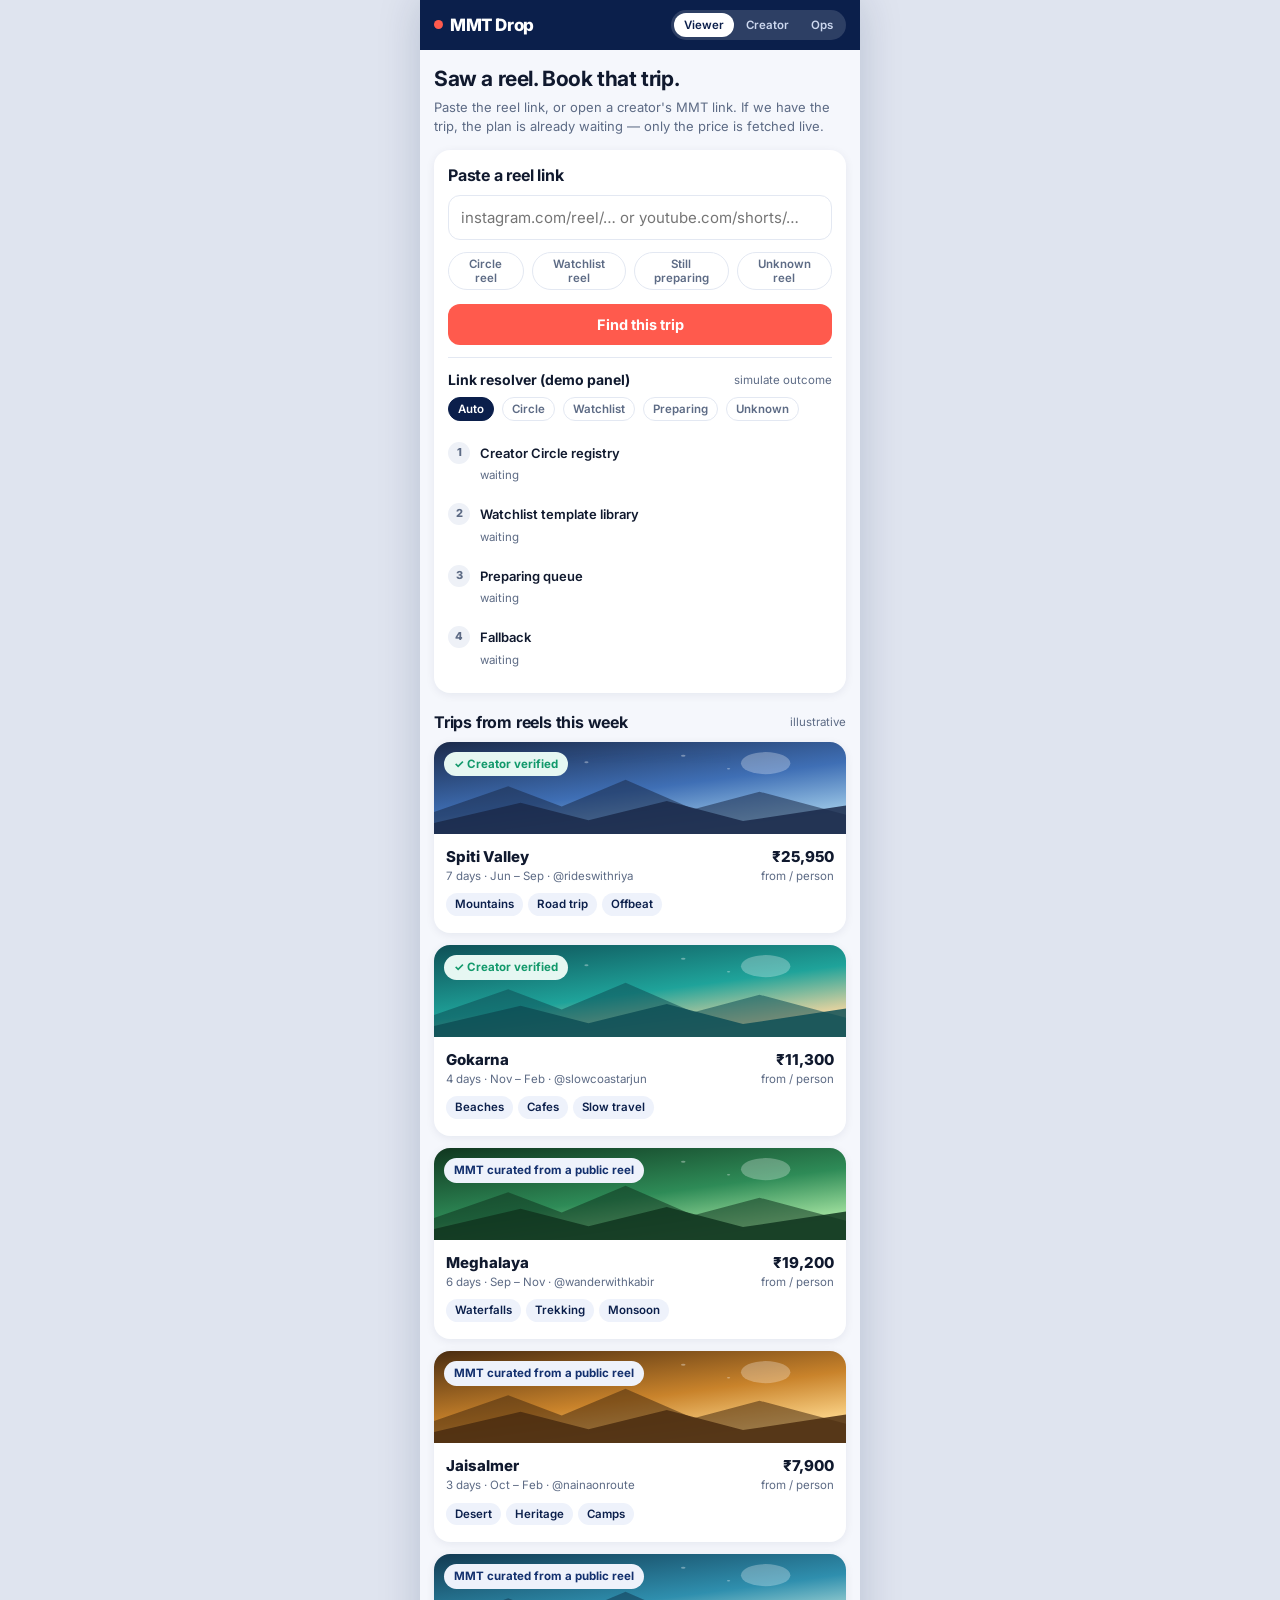
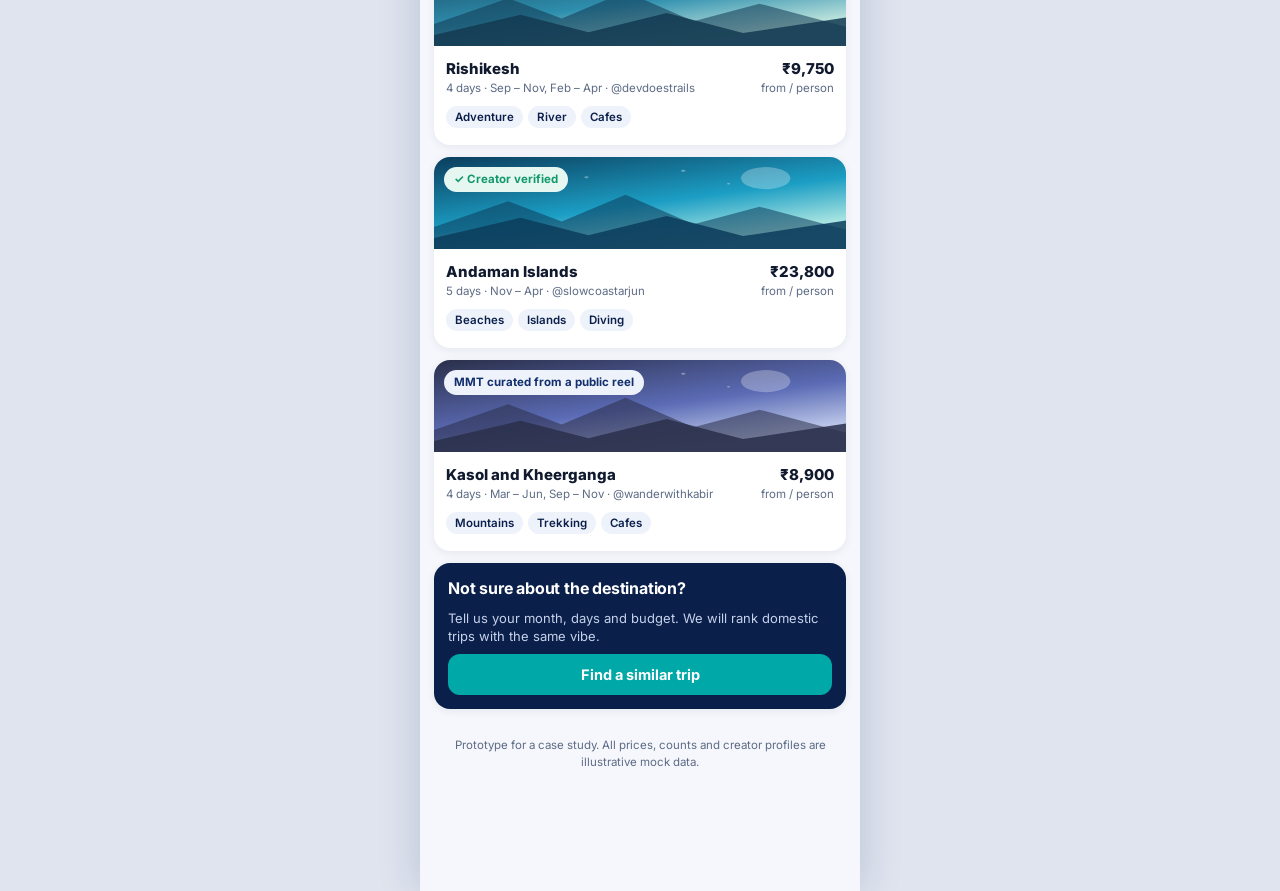
==== index.html @ adbe99dc "MMT Drop: reel-to-booking prototype Mobile-first clickable prototype for the MMT Young Turks case. L" ====
<!doctype html>
<html lang="en">
<head>
<meta charset="utf-8">
<meta name="viewport" content="width=device-width, initial-scale=1, viewport-fit=cover">
<title>MMT Drop — from reel to booking</title>
<meta name="description" content="Prototype: turn a travel reel into a bookable, expert-reviewed MMT itinerary.">
<link rel="preconnect" href="https://fonts.googleapis.com">
<link rel="preconnect" href="https://fonts.gstatic.com" crossorigin>
<link href="https://fonts.googleapis.com/css2?family=Inter:wght@400;600;700;800&display=swap" rel="stylesheet">
<link rel="icon" href="data:image/svg+xml,%3Csvg xmlns=%22http://www.w3.org/2000/svg%22 viewBox=%220 0 32 32%22%3E%3Crect width=%2232%22 height=%2232%22 rx=%228%22 fill=%22%230b1f4b%22/%3E%3Ccircle cx=%2216%22 cy=%2216%22 r=%226%22 fill=%22%23ff5a4d%22/%3E%3C/svg%3E">
<link rel="stylesheet" href="styles.css">
</head>
<body>
<div id="phone"></div>
<script src="js/data.js"></script>
<script src="js/app.js"></script>
</body>
</html>
---- styles.css ----
/* MMT Drop — mobile-first prototype styles */
:root{
  --navy:#0b1f4b; --navy-2:#13306e; --navy-soft:#eef2fb;
  --teal:#00a8a8; --teal-dark:#00807f; --coral:#ff5a4d; --coral-soft:#ffe9e6;
  --amber:#f5a623; --green:#12996b;
  --ink:#10192e; --muted:#5d6b85; --line:#e3e8f2; --bg:#f5f7fc; --card:#ffffff;
  --r:16px; --r-sm:10px; --shadow:0 2px 10px rgba(11,31,75,.07);
  --shadow-lg:0 10px 30px rgba(11,31,75,.14);
  --max:440px;
}
*{box-sizing:border-box;-webkit-tap-highlight-color:transparent}
html,body{margin:0;padding:0}
body{
  background:#dfe4ef; color:var(--ink);
  font-family:"Inter",-apple-system,BlinkMacSystemFont,"Segoe UI",Roboto,sans-serif;
  font-size:15px; line-height:1.45;
}
button{font-family:inherit;font-size:inherit;cursor:pointer;border:0;background:none;color:inherit}
input,select{font-family:inherit;font-size:inherit}

/* ---------- shell ---------- */
#phone{
  max-width:var(--max); margin:0 auto; min-height:100vh; background:var(--bg);
  position:relative; box-shadow:0 0 40px rgba(11,31,75,.18); padding-bottom:96px;
}
.topbar{
  position:sticky; top:0; z-index:40; background:var(--navy); color:#fff;
  padding:10px 14px; display:flex; align-items:center; gap:10px;
}
.logo{font-weight:800; letter-spacing:-.4px; font-size:17px; display:flex; align-items:center; gap:7px}
.logo .dot{width:9px;height:9px;border-radius:50%;background:var(--coral);display:inline-block}
.topbar .spacer{flex:1}
.roleswitch{display:flex;background:rgba(255,255,255,.14);border-radius:999px;padding:3px;gap:2px}
.roleswitch button{
  font-size:11.5px;font-weight:600;color:#cdd8ef;padding:5px 10px;border-radius:999px;white-space:nowrap
}
.roleswitch button.on{background:#fff;color:var(--navy)}
.screen{padding:14px}
.backlink{display:inline-flex;align-items:center;gap:6px;color:var(--navy);font-weight:600;font-size:13.5px;margin-bottom:10px}

/* ---------- type ---------- */
h1{font-size:21px;margin:0 0 4px;letter-spacing:-.4px}
h2{font-size:16px;margin:0 0 8px;letter-spacing:-.2px}
h3{font-size:14px;margin:0 0 6px}
p{margin:0 0 8px}
.sub{color:var(--muted);font-size:13px}
.tiny{font-size:11.5px;color:var(--muted)}
.section-title{display:flex;align-items:center;justify-content:space-between;margin:18px 0 8px}
.section-title h2{margin:0}

/* ---------- cards / chips ---------- */
.card{background:var(--card);border-radius:var(--r);box-shadow:var(--shadow);padding:14px;margin-bottom:12px}
.card.flat{box-shadow:none;border:1px solid var(--line)}
.chip{
  display:inline-flex;align-items:center;gap:5px;border:1px solid var(--line);background:#fff;
  border-radius:999px;padding:6px 11px;font-size:12.5px;font-weight:600;color:var(--muted)
}
.chip.on{background:var(--navy);border-color:var(--navy);color:#fff}
.chip.small{padding:4px 9px;font-size:11.5px}
.chiprow{display:flex;gap:8px;flex-wrap:wrap}
.scrollrow{display:flex;gap:8px;overflow-x:auto;padding-bottom:4px;scrollbar-width:none}
.scrollrow::-webkit-scrollbar{display:none}
.tag{display:inline-block;background:var(--navy-soft);color:var(--navy);border-radius:999px;padding:3px 9px;font-size:11.5px;font-weight:600;margin:0 5px 5px 0}
.badge{display:inline-flex;align-items:center;gap:5px;border-radius:999px;padding:4px 10px;font-size:11.5px;font-weight:700}
.badge.verified{background:#e6f7f2;color:var(--green)}
.badge.curated{background:var(--navy-soft);color:var(--navy-2)}
.badge.prep{background:#fff3e0;color:#a15c00}
.badge.none{background:#f0f2f7;color:var(--muted)}
.badge.live{background:var(--coral-soft);color:#c0392b}

/* ---------- buttons ---------- */
.btn{
  display:inline-flex;align-items:center;justify-content:center;gap:7px;
  background:var(--navy);color:#fff;border-radius:12px;padding:12px 16px;font-weight:700;font-size:14.5px;width:100%
}
.btn.coral{background:var(--coral)}
.btn.teal{background:var(--teal)}
.btn.ghost{background:#fff;color:var(--navy);border:1.5px solid var(--line)}
.btn.sm{padding:9px 12px;font-size:13px;width:auto;border-radius:10px}
.btn:disabled{opacity:.45}
.btnrow{display:flex;gap:8px}

/* ---------- art ---------- */
.art{position:relative;border-radius:var(--r);overflow:hidden;height:160px;display:block}
.art.tall{height:190px}
.art.small{height:92px;border-radius:12px}
.art svg{display:block;width:100%;height:100%}
.art .art-top{position:absolute;top:10px;left:10px;right:10px;display:flex;gap:6px;flex-wrap:wrap}
.art .art-bottom{position:absolute;left:12px;right:12px;bottom:10px;color:#fff;text-shadow:0 1px 6px rgba(0,0,0,.4)}
.art .art-bottom .big{font-size:19px;font-weight:800;letter-spacing:-.3px}

/* ---------- price ---------- */
.pricebox{display:flex;align-items:flex-end;justify-content:space-between;gap:10px}
.price{font-size:26px;font-weight:800;letter-spacing:-.8px;line-height:1.1}
.price small{font-size:12px;font-weight:600;color:var(--muted);letter-spacing:0}
.livechip{
  display:inline-flex;align-items:center;gap:6px;background:var(--coral-soft);color:#c0392b;
  border-radius:999px;padding:4px 10px;font-size:11px;font-weight:700
}
.livechip .pulse{width:7px;height:7px;border-radius:50%;background:var(--coral);animation:pulse 1.6s infinite}
@keyframes pulse{0%,100%{opacity:1}50%{opacity:.25}}
.strike{text-decoration:line-through;color:var(--muted);font-size:13px;font-weight:600}

/* ---------- skeleton ---------- */
.sk{background:linear-gradient(90deg,#e9edf6 25%,#f3f6fc 37%,#e9edf6 63%);background-size:400% 100%;
    animation:shimmer 1.2s ease-in-out infinite;border-radius:8px}
@keyframes shimmer{0%{background-position:100% 50%}100%{background-position:0 50%}}
.sk.line{height:12px;margin-bottom:8px}
.sk.art{height:160px;border-radius:var(--r)}

/* ---------- day plan ---------- */
.day{display:flex;gap:12px;padding:12px 0;border-bottom:1px solid var(--line)}
.day:last-child{border-bottom:0}
.day .num{flex:0 0 34px;height:34px;border-radius:10px;background:var(--navy-soft);color:var(--navy);
  display:flex;align-items:center;justify-content:center;font-weight:800;font-size:12px}
.day .num.addon{background:#e6f7f2;color:var(--green)}
.day .t{font-weight:700;font-size:14px}
.day .x{color:var(--muted);font-size:13px}

/* ---------- toggles / rows ---------- */
.row{display:flex;align-items:center;justify-content:space-between;gap:10px;padding:11px 0;border-bottom:1px solid var(--line)}
.row:last-child{border-bottom:0}
.switch{width:44px;height:26px;border-radius:999px;background:#d6dcea;position:relative;flex:0 0 44px;transition:.18s}
.switch.on{background:var(--teal)}
.switch i{position:absolute;top:3px;left:3px;width:20px;height:20px;border-radius:50%;background:#fff;transition:.18s;box-shadow:0 1px 3px rgba(0,0,0,.2)}
.switch.on i{left:21px}
.tierbtn{flex:1;text-align:center;padding:10px 6px;border-radius:12px;border:1.5px solid var(--line);background:#fff}
.tierbtn.on{border-color:var(--navy);background:var(--navy);color:#fff}
.tierbtn .l{font-weight:700;font-size:13.5px}
.tierbtn .p{font-size:11.5px;opacity:.75}

/* ---------- forms ---------- */
.field{margin-bottom:12px}
.field label{display:block;font-size:12.5px;font-weight:700;color:var(--muted);margin-bottom:5px}
.input,select.input{
  width:100%;border:1.5px solid var(--line);border-radius:12px;padding:12px;background:#fff;outline:none
}
.input:focus{border-color:var(--navy)}
.hint{font-size:11.5px;color:var(--muted);margin-top:5px}

/* ---------- footer ---------- */
.sticky-footer{
  position:fixed;bottom:0;left:0;right:0;max-width:var(--max);margin:0 auto;background:#fff;
  border-top:1px solid var(--line);padding:10px 12px calc(10px + env(safe-area-inset-bottom));
  display:flex;gap:8px;align-items:center;z-index:50;box-shadow:0 -4px 18px rgba(11,31,75,.08)
}
.sticky-footer .icbtn{
  flex:0 0 46px;height:46px;border-radius:12px;border:1.5px solid var(--line);display:flex;
  align-items:center;justify-content:center;font-size:18px;background:#fff
}
.sticky-footer .icbtn.on{border-color:var(--coral);background:var(--coral-soft)}
.sticky-footer .book{flex:1}
.sticky-footer .book .btn{flex-direction:column;gap:0;padding:8px 14px;line-height:1.25}
.sticky-footer .book .btn span{font-size:11px;font-weight:600;opacity:.85}

/* ---------- sheet / modal ---------- */
.backdrop{position:fixed;inset:0;background:rgba(10,20,40,.45);z-index:60;display:flex;align-items:flex-end;justify-content:center}
.sheet{width:100%;max-width:var(--max);background:#fff;border-radius:20px 20px 0 0;padding:16px 14px calc(18px + env(safe-area-inset-bottom));
  max-height:86vh;overflow:auto;animation:up .22s ease}
@keyframes up{from{transform:translateY(24px);opacity:.6}to{transform:none;opacity:1}}
.sheet .grab{width:38px;height:4px;border-radius:2px;background:var(--line);margin:0 auto 12px}
.wa{display:flex;align-items:center;gap:10px;padding:10px 0;border-bottom:1px solid var(--line)}
.avatar{width:38px;height:38px;border-radius:50%;background:var(--navy-soft);color:var(--navy);display:flex;
  align-items:center;justify-content:center;font-weight:800;font-size:13px;flex:0 0 38px}
.avatar.teal{background:#dff6f4;color:var(--teal-dark)}
.avatar.coral{background:var(--coral-soft);color:#c0392b}

/* ---------- resolver ---------- */
.resolver-step{display:flex;gap:10px;align-items:flex-start;padding:9px 0}
.resolver-step .bullet{width:22px;height:22px;border-radius:50%;flex:0 0 22px;display:flex;align-items:center;
  justify-content:center;font-size:11px;font-weight:800;background:#eef1f7;color:var(--muted)}
.resolver-step.pass .bullet{background:#e6f7f2;color:var(--green)}
.resolver-step.fail .bullet{background:#f0f2f7;color:#9aa5bb}
.resolver-step.active .bullet{background:var(--navy);color:#fff}
.resolver-step .lbl{font-size:13px;font-weight:600}
.resolver-step .res{font-size:11.5px;color:var(--muted)}

/* ---------- misc ---------- */
.kv{display:flex;justify-content:space-between;gap:10px;padding:7px 0;font-size:13.5px}
.kv .k{color:var(--muted)}
.kv .v{font-weight:700}
.divider{height:1px;background:var(--line);margin:12px 0}
.notice{background:var(--navy-soft);border-radius:12px;padding:11px 12px;font-size:12.5px;color:var(--navy-2)}
.notice.warn{background:#fff6e5;color:#8a5a00}
.notice.ok{background:#e6f7f2;color:#0a6b4b}
.grid2{display:grid;grid-template-columns:1fr 1fr;gap:10px}
.stat{background:#fff;border:1px solid var(--line);border-radius:12px;padding:10px}
.stat .n{font-size:18px;font-weight:800;letter-spacing:-.4px}
.stat .l{font-size:11.5px;color:var(--muted)}
.bar{height:8px;border-radius:4px;background:#eef1f7;overflow:hidden}
.bar i{display:block;height:100%;background:var(--teal)}
.toast{position:fixed;left:50%;transform:translateX(-50%);bottom:110px;background:var(--ink);color:#fff;
  padding:10px 16px;border-radius:999px;font-size:13px;font-weight:600;z-index:80;max-width:88%;text-align:center;
  animation:up .18s ease;box-shadow:var(--shadow-lg)}
.foot-note{padding:16px 14px 10px;text-align:center}
.tabbar{display:flex;gap:6px;background:#fff;border:1px solid var(--line);border-radius:12px;padding:4px;margin-bottom:12px}
.tabbar button{flex:1;padding:9px 6px;border-radius:9px;font-size:12.5px;font-weight:700;color:var(--muted)}
.tabbar button.on{background:var(--navy);color:#fff}
.steps{display:flex;align-items:center;gap:6px;margin:10px 0}
.steps .s{flex:1;text-align:center}
.steps .s .c{width:24px;height:24px;border-radius:50%;margin:0 auto 4px;background:#eef1f7;color:var(--muted);
  font-size:11px;font-weight:800;display:flex;align-items:center;justify-content:center}
.steps .s.done .c{background:var(--green);color:#fff}
.steps .s.now .c{background:var(--navy);color:#fff}
.steps .s .l{font-size:10.5px;color:var(--muted);font-weight:600}
.steps .s.now .l,.steps .s.done .l{color:var(--ink)}

.datechip{flex-direction:column;align-items:flex-start;padding:9px 12px;border-radius:14px;min-width:142px;text-align:left}
.datechip span{display:block}
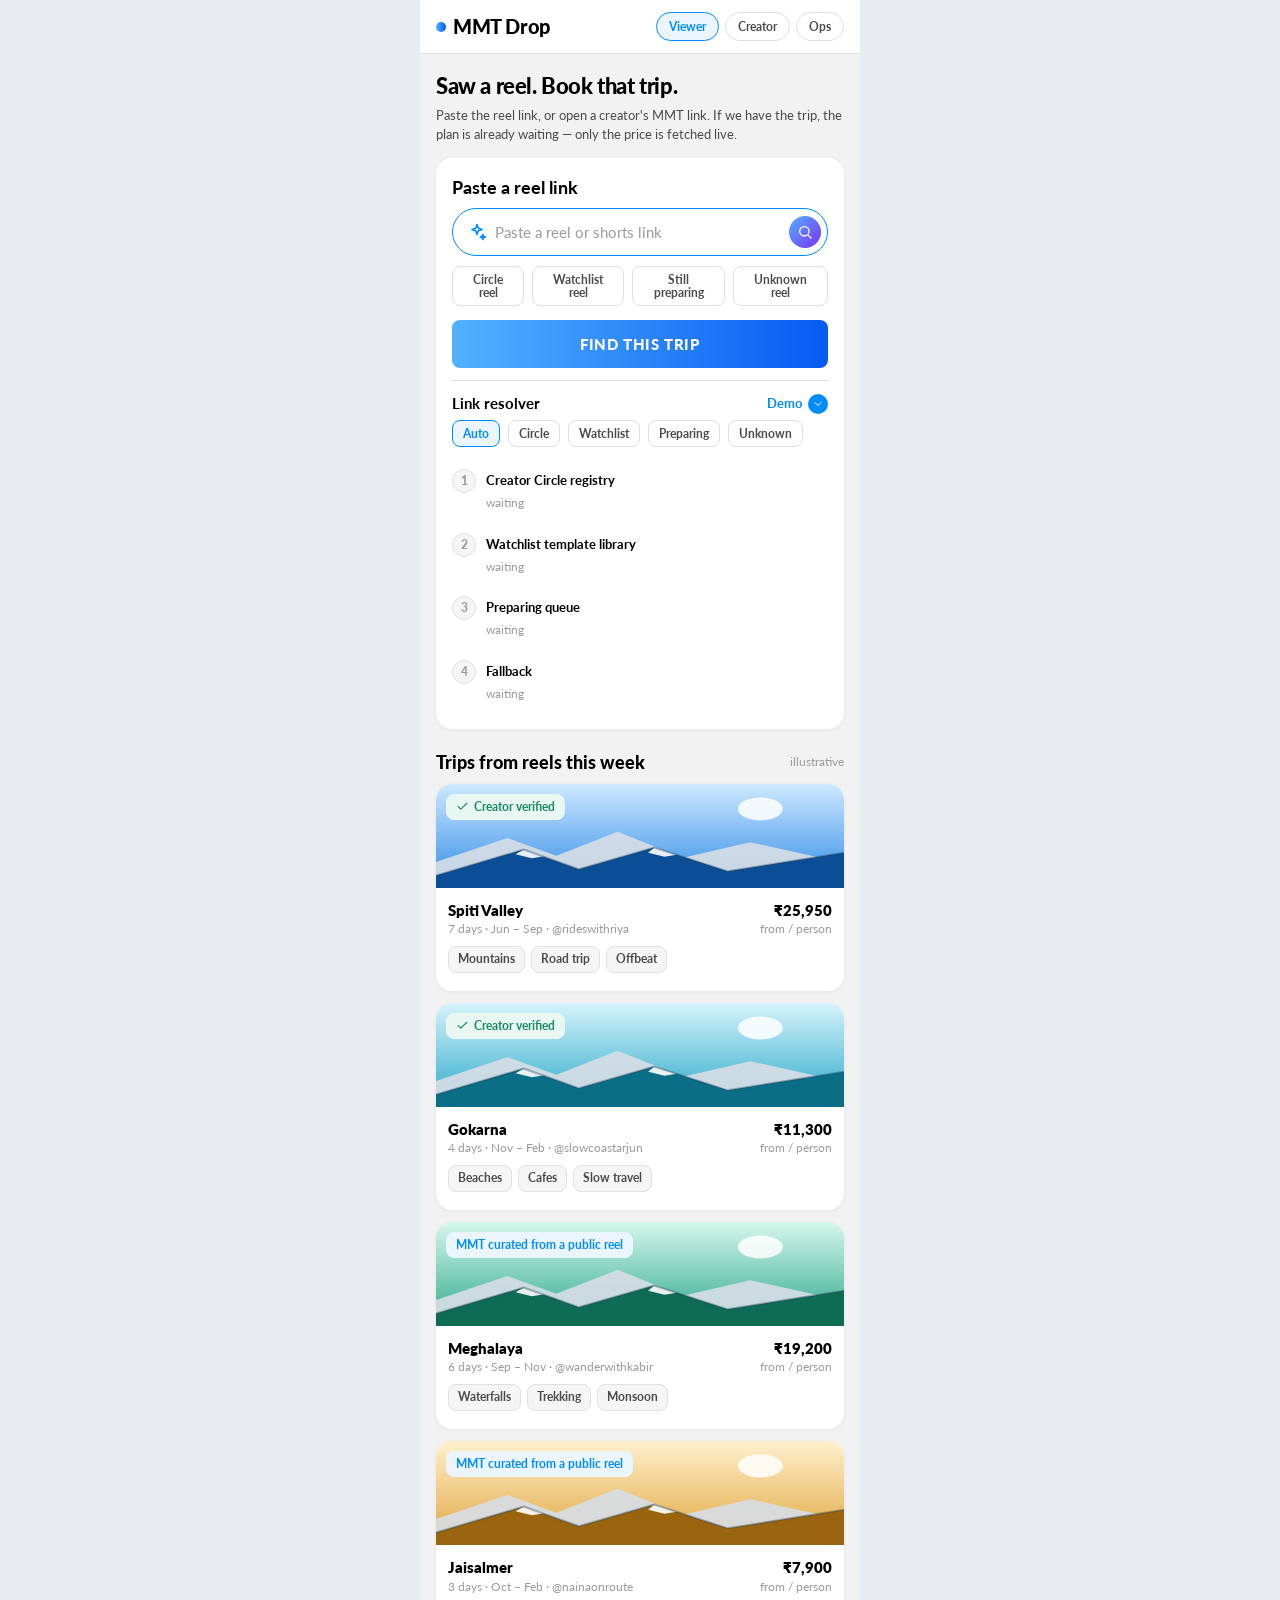
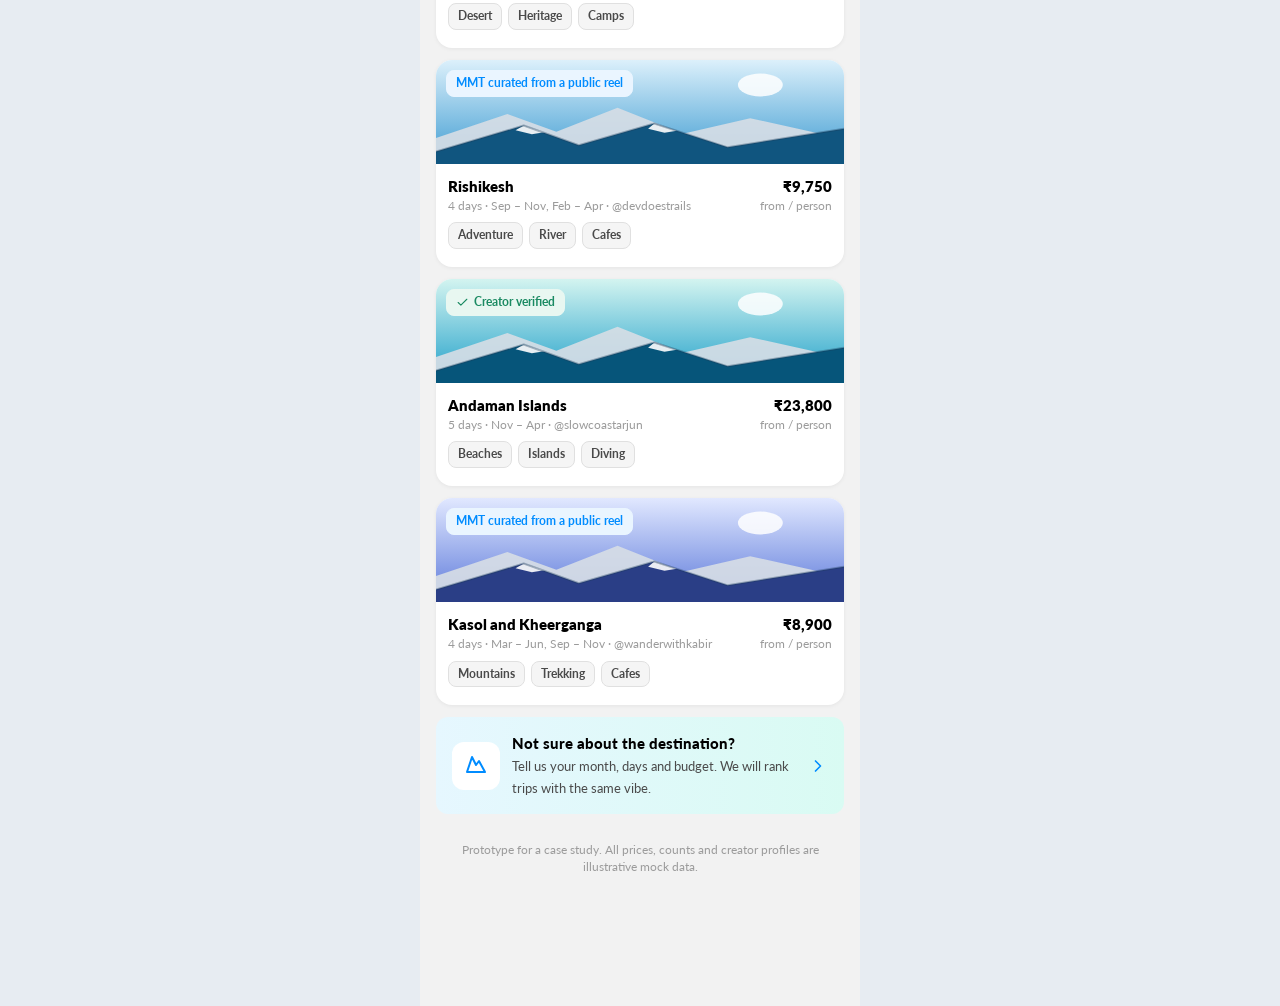
==== commit 93cce6e3: "Restyle to the MakeMyTrip design language Visual layer only: routes, state, pricing and resolver log" ====
--- a/index.html
+++ b/index.html
@@ -5,14 +5,17 @@
 <meta name="viewport" content="width=device-width, initial-scale=1, viewport-fit=cover">
 <title>MMT Drop — from reel to booking</title>
 <meta name="description" content="Prototype: turn a travel reel into a bookable, expert-reviewed MMT itinerary.">
+<meta name="theme-color" content="#FFFFFF">
+<link rel="icon" href="data:image/svg+xml,%3Csvg xmlns=%22http://www.w3.org/2000/svg%22 viewBox=%220 0 32 32%22%3E%3Crect width=%2232%22 height=%2232%22 rx=%228%22 fill=%22%23008CFF%22/%3E%3Ccircle cx=%2216%22 cy=%2216%22 r=%226%22 fill=%22%23fff%22/%3E%3C/svg%3E">
 <link rel="preconnect" href="https://fonts.googleapis.com">
 <link rel="preconnect" href="https://fonts.gstatic.com" crossorigin>
-<link href="https://fonts.googleapis.com/css2?family=Inter:wght@400;600;700;800&display=swap" rel="stylesheet">
-<link rel="icon" href="data:image/svg+xml,%3Csvg xmlns=%22http://www.w3.org/2000/svg%22 viewBox=%220 0 32 32%22%3E%3Crect width=%2232%22 height=%2232%22 rx=%228%22 fill=%22%230b1f4b%22/%3E%3Ccircle cx=%2216%22 cy=%2216%22 r=%226%22 fill=%22%23ff5a4d%22/%3E%3C/svg%3E">
+<link href="https://fonts.googleapis.com/css2?family=Lato:wght@400;700;900&display=swap" rel="stylesheet">
+<link rel="stylesheet" href="theme.css">
 <link rel="stylesheet" href="styles.css">
 </head>
 <body>
 <div id="phone"></div>
+<script src="js/icons.js"></script>
 <script src="js/data.js"></script>
 <script src="js/app.js"></script>
 </body>
--- a/theme.css
+++ b/theme.css
@@ -0,0 +1,130 @@
+/* ============================================================
+   MMT Drop — theme tokens.
+   Single source of truth for colour, type, radius, spacing,
+   elevation and illustration palettes. Nothing else in the
+   project may hardcode a colour; everything reads from here.
+   ============================================================ */
+:root {
+  /* ---- type ---- */
+  --font-sans: "Lato", system-ui, -apple-system, "Segoe UI", Roboto, sans-serif;
+  --fw-regular: 400;
+  --fw-bold: 700;
+  --fw-black: 900;
+
+  --fs-title: 22px;      /* screen header */
+  --fs-h2: 18px;         /* card / section heading */
+  --fs-h3: 15px;
+  --fs-body: 15px;
+  --fs-value: 18px;      /* bold value inside a form field */
+  --fs-small: 13px;
+  --fs-label: 12px;      /* uppercase field label */
+  --fs-tiny: 11.5px;
+  --ls-label: .5px;
+  --ls-cta: .6px;
+
+  /* ---- brand ---- */
+  --color-primary: #008CFF;
+  --color-primary-strong: #065AF3;
+  --color-primary-soft: #53B2FE;
+  --gradient-primary: linear-gradient(90deg, #53B2FE, #065AF3);
+  --gradient-fab: linear-gradient(135deg, #7B2FF7, #2D4BF0);
+  --gradient-nav-center: linear-gradient(180deg, #53B2FE, #008CFF);
+  --gradient-orb: linear-gradient(135deg, #53B2FE, #7B2FF7);
+
+  /* ---- text ---- */
+  --color-text: #000000;
+  --color-text-secondary: #4A4A4A;
+  --color-text-muted: #9B9B9B;
+  --color-text-inverse: #FFFFFF;
+
+  /* ---- surfaces ---- */
+  --color-bg: #F2F2F2;
+  --color-bg-alt: #E7ECF2;
+  --color-surface: #FFFFFF;
+  --color-input-bg: #F5F5F5;
+  --color-tint: #EAF5FF;
+  --color-border: #E0E0E0;
+  --color-divider: #E0E0E0;
+  --color-scrim: rgba(0, 0, 0, .45);
+
+  /* ---- semantic status ---- */
+  --color-success: #1A8A62;
+  --color-success-bg: #E8F7F1;
+  --color-warning: #A96A00;
+  --color-warning-bg: #FFF6E5;
+  --color-info: var(--color-primary);
+  --color-info-bg: var(--color-tint);
+  --color-accent-new: #6D4AFF;
+  --color-accent-new-bg: #F1EDFF;
+
+  /* ---- promo banner gradients ---- */
+  --gradient-promo-1: linear-gradient(90deg, #E6F7FF, #D9FBF3);
+  --gradient-promo-2: linear-gradient(90deg, #CFF5FF, #FFF3C4);
+
+  /* ---- radius ---- */
+  --radius-card: 16px;
+  --radius-control: 8px;
+  --radius-chip: 8px;
+  --radius-banner: 12px;
+  --radius-pill: 999px;
+
+  /* ---- spacing ---- */
+  --space-page: 16px;
+  --space-card-gap: 12px;
+  --space-inner: 8px;
+  --space-xs: 4px;
+  --control-height: 48px;
+
+  /* ---- elevation ---- */
+  --shadow-card: 0 1px 4px rgba(0, 0, 0, .06);
+  --shadow-raised: 0 4px 14px rgba(0, 0, 0, .12);
+  --border-hairline: 1px solid var(--color-border);
+
+  /* ---- layout ---- */
+  --app-max-width: 440px;
+
+  /* ---- skeleton ---- */
+  --skeleton-base: #E8EAEC;
+  --skeleton-sheen: #F4F5F6;
+
+  /* ============================================================
+     Illustration palettes — flat, blue-led, light grey and white
+     with a darker ink line. Referenced by inline SVG as
+     var(--illus-<key>-1..3).
+     ============================================================ */
+  --illus-ink: #1B3A57;
+  --illus-paper: #FFFFFF;
+  --illus-grey: #D7DEE6;
+
+  --illus-spiti-1: #0B4E96;
+  --illus-spiti-2: #2E8BE6;
+  --illus-spiti-3: #CFE8FF;
+
+  --illus-gokarna-1: #0A6E86;
+  --illus-gokarna-2: #29A8C9;
+  --illus-gokarna-3: #D6F3FB;
+
+  --illus-meghalaya-1: #0E6B54;
+  --illus-meghalaya-2: #2BA88A;
+  --illus-meghalaya-3: #D6F7EC;
+
+  --illus-jaisalmer-1: #9A6410;
+  --illus-jaisalmer-2: #E0A53C;
+  --illus-jaisalmer-3: #FFF0CE;
+
+  --illus-coorg-1: #1E6B3C;
+  --illus-coorg-2: #4CA86A;
+  --illus-coorg-3: #E0F6E4;
+
+  --illus-rishikesh-1: #10557F;
+  --illus-rishikesh-2: #3D9BD1;
+  --illus-rishikesh-3: #DCF0FB;
+
+  --illus-andaman-1: #06557A;
+  --illus-andaman-2: #1E9FC9;
+  --illus-andaman-3: #D3F4F0;
+
+  --illus-kasol-1: #2A3E86;
+  --illus-kasol-2: #5C79DA;
+  --illus-kasol-3: #E1E8FF;
+}
--- a/styles.css
+++ b/styles.css
@@ -1,209 +1,400 @@
-/* MMT Drop — mobile-first prototype styles */
-:root{
-  --navy:#0b1f4b; --navy-2:#13306e; --navy-soft:#eef2fb;
-  --teal:#00a8a8; --teal-dark:#00807f; --coral:#ff5a4d; --coral-soft:#ffe9e6;
-  --amber:#f5a623; --green:#12996b;
-  --ink:#10192e; --muted:#5d6b85; --line:#e3e8f2; --bg:#f5f7fc; --card:#ffffff;
-  --r:16px; --r-sm:10px; --shadow:0 2px 10px rgba(11,31,75,.07);
-  --shadow-lg:0 10px 30px rgba(11,31,75,.14);
-  --max:440px;
-}
+/* MMT Drop — component styles. All values come from theme.css tokens. */
+
 *{box-sizing:border-box;-webkit-tap-highlight-color:transparent}
 html,body{margin:0;padding:0}
 body{
-  background:#dfe4ef; color:var(--ink);
-  font-family:"Inter",-apple-system,BlinkMacSystemFont,"Segoe UI",Roboto,sans-serif;
-  font-size:15px; line-height:1.45;
+  background:var(--color-bg-alt);
+  color:var(--color-text);
+  font-family:var(--font-sans);
+  font-size:var(--fs-body);
+  font-weight:var(--fw-regular);
+  line-height:1.45;
 }
 button{font-family:inherit;font-size:inherit;cursor:pointer;border:0;background:none;color:inherit}
 input,select{font-family:inherit;font-size:inherit}
+.ic{flex:0 0 auto;display:block;width:auto;height:auto}
 
 /* ---------- shell ---------- */
 #phone{
-  max-width:var(--max); margin:0 auto; min-height:100vh; background:var(--bg);
-  position:relative; box-shadow:0 0 40px rgba(11,31,75,.18); padding-bottom:96px;
+  max-width:var(--app-max-width);margin:0 auto;min-height:100vh;
+  background:var(--color-bg);position:relative;padding-bottom:104px;
 }
 .topbar{
-  position:sticky; top:0; z-index:40; background:var(--navy); color:#fff;
-  padding:10px 14px; display:flex; align-items:center; gap:10px;
-}
-.logo{font-weight:800; letter-spacing:-.4px; font-size:17px; display:flex; align-items:center; gap:7px}
-.logo .dot{width:9px;height:9px;border-radius:50%;background:var(--coral);display:inline-block}
+  position:sticky;top:0;z-index:40;background:var(--color-surface);
+  border-bottom:var(--border-hairline);
+  padding:12px var(--space-page);display:flex;align-items:center;gap:var(--space-inner);
+}
+.logo{
+  font-weight:var(--fw-black);letter-spacing:-.4px;font-size:20px;
+  color:var(--color-text);display:flex;align-items:center;gap:7px;
+}
+.logo .dot{
+  width:10px;height:10px;border-radius:var(--radius-pill);
+  background:var(--gradient-primary);display:inline-block;
+}
 .topbar .spacer{flex:1}
-.roleswitch{display:flex;background:rgba(255,255,255,.14);border-radius:999px;padding:3px;gap:2px}
+
+/* segmented pill tabs (role switcher) */
+.roleswitch{display:flex;gap:6px}
 .roleswitch button{
-  font-size:11.5px;font-weight:600;color:#cdd8ef;padding:5px 10px;border-radius:999px;white-space:nowrap
-}
-.roleswitch button.on{background:#fff;color:var(--navy)}
-.screen{padding:14px}
-.backlink{display:inline-flex;align-items:center;gap:6px;color:var(--navy);font-weight:600;font-size:13.5px;margin-bottom:10px}
-
-/* ---------- type ---------- */
-h1{font-size:21px;margin:0 0 4px;letter-spacing:-.4px}
-h2{font-size:16px;margin:0 0 8px;letter-spacing:-.2px}
-h3{font-size:14px;margin:0 0 6px}
-p{margin:0 0 8px}
-.sub{color:var(--muted);font-size:13px}
-.tiny{font-size:11.5px;color:var(--muted)}
-.section-title{display:flex;align-items:center;justify-content:space-between;margin:18px 0 8px}
-.section-title h2{margin:0}
-
-/* ---------- cards / chips ---------- */
-.card{background:var(--card);border-radius:var(--r);box-shadow:var(--shadow);padding:14px;margin-bottom:12px}
-.card.flat{box-shadow:none;border:1px solid var(--line)}
+  font-size:var(--fs-tiny);font-weight:var(--fw-bold);color:var(--color-text-secondary);
+  padding:7px 12px;border-radius:var(--radius-pill);white-space:nowrap;
+  border:1px solid var(--color-border);background:var(--color-surface);
+}
+.roleswitch button.on{
+  background:var(--color-tint);border-color:var(--color-primary);color:var(--color-primary);
+}
+
+.screen{padding:var(--space-page)}
+
+/* ---------- screen header ---------- */
+.backlink{
+  display:inline-flex;align-items:center;gap:6px;color:var(--color-text);
+  font-weight:var(--fw-bold);font-size:var(--fs-small);margin-bottom:var(--space-card-gap);
+}
+h1{
+  font-size:var(--fs-title);font-weight:var(--fw-black);
+  margin:0 0 var(--space-xs);letter-spacing:-.4px;color:var(--color-text);
+}
+h2{font-size:var(--fs-h2);font-weight:var(--fw-bold);margin:0 0 var(--space-inner);color:var(--color-text)}
+h3{font-size:var(--fs-h3);font-weight:var(--fw-bold);margin:0 0 6px;color:var(--color-text)}
+p{margin:0 0 var(--space-inner)}
+.sub{color:var(--color-text-secondary);font-size:var(--fs-small)}
+.tiny{font-size:var(--fs-tiny);color:var(--color-text-muted)}
+
+/* section header: bold title left, blue action + circular chevron right */
+.section-title{display:flex;align-items:center;justify-content:space-between;gap:var(--space-inner);margin:20px 0 var(--space-inner)}
+.section-title h2{margin:0;font-weight:var(--fw-black);font-size:var(--fs-h2)}
+.section-title h3{margin:0}
+.section-title > span.tiny,.section-title > .tiny{color:var(--color-text-muted)}
+.section-action{
+  display:inline-flex;align-items:center;gap:6px;color:var(--color-primary);
+  font-weight:var(--fw-bold);font-size:var(--fs-small);
+}
+.section-action .knob{
+  width:20px;height:20px;border-radius:var(--radius-pill);background:var(--color-primary);
+  color:var(--color-text-inverse);display:flex;align-items:center;justify-content:center;
+}
+
+/* ---------- cards ---------- */
+.card{
+  background:var(--color-surface);border-radius:var(--radius-card);
+  box-shadow:var(--shadow-card);padding:var(--space-page);margin-bottom:var(--space-card-gap);
+}
+.card.flat{box-shadow:none;border:var(--border-hairline)}
+.card-meta{
+  display:flex;align-items:center;justify-content:space-between;gap:var(--space-inner);
+  color:var(--color-text-muted);font-size:var(--fs-tiny);font-weight:var(--fw-bold);
+  margin-bottom:10px;
+}
+.card-meta .left{display:flex;align-items:center;gap:6px;min-width:0}
+.icon-tile{
+  width:22px;height:22px;border-radius:6px;background:var(--color-tint);color:var(--color-primary);
+  display:flex;align-items:center;justify-content:center;flex:0 0 22px;
+}
+
+/* ---------- chips ---------- */
 .chip{
-  display:inline-flex;align-items:center;gap:5px;border:1px solid var(--line);background:#fff;
-  border-radius:999px;padding:6px 11px;font-size:12.5px;font-weight:600;color:var(--muted)
-}
-.chip.on{background:var(--navy);border-color:var(--navy);color:#fff}
-.chip.small{padding:4px 9px;font-size:11.5px}
-.chiprow{display:flex;gap:8px;flex-wrap:wrap}
-.scrollrow{display:flex;gap:8px;overflow-x:auto;padding-bottom:4px;scrollbar-width:none}
+  display:inline-flex;align-items:center;gap:5px;border:1px solid var(--color-border);
+  background:var(--color-surface);border-radius:var(--radius-chip);padding:9px 12px;
+  font-size:var(--fs-small);font-weight:var(--fw-bold);color:var(--color-text-secondary);
+}
+.chip.on{background:var(--color-tint);border-color:var(--color-primary);color:var(--color-primary)}
+.chip.small{padding:6px 10px;font-size:var(--fs-tiny)}
+.chiprow{display:flex;gap:var(--space-inner);flex-wrap:wrap;align-items:center}
+.scrollrow{display:flex;gap:var(--space-inner);overflow-x:auto;align-items:stretch;padding-bottom:var(--space-xs);scrollbar-width:none}
 .scrollrow::-webkit-scrollbar{display:none}
-.tag{display:inline-block;background:var(--navy-soft);color:var(--navy);border-radius:999px;padding:3px 9px;font-size:11.5px;font-weight:600;margin:0 5px 5px 0}
-.badge{display:inline-flex;align-items:center;gap:5px;border-radius:999px;padding:4px 10px;font-size:11.5px;font-weight:700}
-.badge.verified{background:#e6f7f2;color:var(--green)}
-.badge.curated{background:var(--navy-soft);color:var(--navy-2)}
-.badge.prep{background:#fff3e0;color:#a15c00}
-.badge.none{background:#f0f2f7;color:var(--muted)}
-.badge.live{background:var(--coral-soft);color:#c0392b}
+.tag{
+  display:inline-block;background:var(--color-input-bg);color:var(--color-text-secondary);
+  border:var(--border-hairline);border-radius:var(--radius-chip);padding:4px 9px;
+  font-size:var(--fs-tiny);font-weight:var(--fw-bold);margin:0 6px 6px 0;
+}
+
+/* date window chips */
+.datechip{
+  flex-direction:column;align-items:flex-start;justify-content:center;gap:3px;padding:10px 12px;
+  border-radius:var(--radius-chip);min-width:150px;max-width:190px;text-align:left;
+  white-space:normal;line-height:1.3;
+}
+.datechip span{display:block}
+
+/* ---------- badges ---------- */
+.badge{
+  display:inline-flex;align-items:center;gap:5px;border-radius:var(--radius-chip);
+  padding:4px 9px;font-size:var(--fs-tiny);font-weight:var(--fw-bold);
+  border:1px solid transparent;
+}
+.badge.verified{background:var(--color-success-bg);color:var(--color-success);border-color:var(--color-success-bg)}
+.badge.curated{background:var(--color-info-bg);color:var(--color-primary);border-color:var(--color-info-bg)}
+.badge.prep{background:var(--color-warning-bg);color:var(--color-warning);border-color:var(--color-warning-bg)}
+.badge.none{background:var(--color-input-bg);color:var(--color-text-muted);border-color:var(--color-border)}
+.badge.live{background:var(--color-accent-new-bg);color:var(--color-accent-new);border-color:var(--color-accent-new-bg)}
+.badge.outline{background:transparent;border-color:var(--color-accent-new);color:var(--color-accent-new);border-radius:var(--radius-pill)}
 
 /* ---------- buttons ---------- */
 .btn{
   display:inline-flex;align-items:center;justify-content:center;gap:7px;
-  background:var(--navy);color:#fff;border-radius:12px;padding:12px 16px;font-weight:700;font-size:14.5px;width:100%
-}
-.btn.coral{background:var(--coral)}
-.btn.teal{background:var(--teal)}
-.btn.ghost{background:#fff;color:var(--navy);border:1.5px solid var(--line)}
-.btn.sm{padding:9px 12px;font-size:13px;width:auto;border-radius:10px}
+  background:var(--gradient-primary);color:var(--color-text-inverse);
+  border-radius:var(--radius-control);padding:0 16px;min-height:var(--control-height);
+  font-weight:var(--fw-bold);font-size:var(--fs-body);width:100%;
+}
+/* search-type CTA: uppercase */
+.btn.cta{text-transform:uppercase;letter-spacing:var(--ls-cta);font-weight:var(--fw-black)}
+.btn.coral{background:var(--gradient-primary)}
+.btn.teal{background:var(--gradient-primary)}
+.btn.ghost{
+  background:var(--color-surface);color:var(--color-primary);
+  border:1px solid var(--color-primary);font-weight:var(--fw-bold);
+}
+.btn.sm{min-height:40px;padding:0 12px;font-size:var(--fs-small);width:auto}
 .btn:disabled{opacity:.45}
-.btnrow{display:flex;gap:8px}
-
-/* ---------- art ---------- */
-.art{position:relative;border-radius:var(--r);overflow:hidden;height:160px;display:block}
-.art.tall{height:190px}
-.art.small{height:92px;border-radius:12px}
-.art svg{display:block;width:100%;height:100%}
+.btnrow{display:flex;gap:var(--space-inner)}
+.btnrow .btn{flex:1}
+
+/* ---------- form fields ---------- */
+.field{margin-bottom:var(--space-card-gap)}
+.field label{
+  display:block;font-size:var(--fs-label);font-weight:var(--fw-bold);
+  color:var(--color-text-muted);margin-bottom:6px;
+  text-transform:uppercase;letter-spacing:var(--ls-label);
+}
+.field label strong{color:var(--color-text);font-weight:var(--fw-black)}
+.input,select.input{
+  width:100%;border:var(--border-hairline);border-radius:var(--radius-control);
+  padding:13px 12px;background:var(--color-input-bg);outline:none;
+  color:var(--color-text);font-weight:var(--fw-bold);font-size:var(--fs-value);
+}
+.input::placeholder{color:var(--color-text-muted);font-weight:var(--fw-regular);font-size:var(--fs-body)}
+.input:focus{border-color:var(--color-primary);background:var(--color-surface)}
+.hint{font-size:var(--fs-tiny);color:var(--color-text-muted);margin-top:6px}
+
+/* field with a leading outline icon */
+.inputwrap{position:relative;display:block}
+.inputwrap > .ic{
+  position:absolute;left:12px;top:50%;transform:translateY(-50%);
+  color:var(--color-text-muted);pointer-events:none;
+}
+.inputwrap .input{padding-left:40px}
+
+/* range inputs */
+input[type="range"].input{
+  padding:0;border:0;background:transparent;height:28px;-webkit-appearance:none;appearance:none;
+}
+input[type="range"].input::-webkit-slider-runnable-track{
+  height:4px;border-radius:var(--radius-pill);background:var(--color-border);
+}
+input[type="range"].input::-moz-range-track{
+  height:4px;border-radius:var(--radius-pill);background:var(--color-border);
+}
+input[type="range"].input::-webkit-slider-thumb{
+  -webkit-appearance:none;appearance:none;width:20px;height:20px;margin-top:-8px;
+  border-radius:var(--radius-pill);background:var(--color-primary);
+  border:2px solid var(--color-surface);box-shadow:var(--shadow-card);
+}
+input[type="range"].input::-moz-range-thumb{
+  width:20px;height:20px;border-radius:var(--radius-pill);background:var(--color-primary);
+  border:2px solid var(--color-surface);box-shadow:var(--shadow-card);
+}
+
+/* search / AI bar */
+.searchbar{
+  position:relative;display:flex;align-items:center;gap:var(--space-inner);
+  background:var(--color-surface);border:1.5px solid var(--color-primary);
+  border-radius:var(--radius-pill);padding:0 6px 0 14px;min-height:var(--control-height);
+}
+.searchbar > .ic{color:var(--color-primary)}
+.searchbar input{
+  flex:1;border:0;background:transparent;outline:none;min-width:0;
+  font-size:var(--fs-body);font-weight:var(--fw-bold);color:var(--color-text);padding:12px 0;
+}
+.searchbar input::placeholder{color:var(--color-text-muted);font-weight:var(--fw-regular)}
+.orb{
+  width:32px;height:32px;border-radius:var(--radius-pill);background:var(--gradient-orb);
+  color:var(--color-text-inverse);display:flex;align-items:center;justify-content:center;flex:0 0 32px;
+}
+
+/* ---------- illustration art ---------- */
+.art{position:relative;border-radius:var(--radius-card);overflow:hidden;height:168px;display:block}
+.art.tall{height:196px}
+.art.small{height:104px;border-radius:var(--radius-banner)}
+.art > svg{display:block;width:100%;height:100%}
 .art .art-top{position:absolute;top:10px;left:10px;right:10px;display:flex;gap:6px;flex-wrap:wrap}
-.art .art-bottom{position:absolute;left:12px;right:12px;bottom:10px;color:#fff;text-shadow:0 1px 6px rgba(0,0,0,.4)}
-.art .art-bottom .big{font-size:19px;font-weight:800;letter-spacing:-.3px}
+.art .art-bottom{position:absolute;left:14px;right:14px;bottom:12px;color:var(--color-text-inverse)}
+.art .art-bottom .big{font-size:20px;font-weight:var(--fw-black);letter-spacing:-.3px}
+.art .scrim{position:absolute;inset:auto 0 0 0;height:60%;
+  background:linear-gradient(180deg,rgba(0,0,0,0),rgba(0,0,0,.45))}
 
 /* ---------- price ---------- */
 .pricebox{display:flex;align-items:flex-end;justify-content:space-between;gap:10px}
-.price{font-size:26px;font-weight:800;letter-spacing:-.8px;line-height:1.1}
-.price small{font-size:12px;font-weight:600;color:var(--muted);letter-spacing:0}
+.price{font-size:28px;font-weight:var(--fw-black);letter-spacing:-.8px;line-height:1.1;color:var(--color-text)}
+.price small{font-size:var(--fs-small);font-weight:var(--fw-bold);color:var(--color-text-muted);letter-spacing:0}
 .livechip{
-  display:inline-flex;align-items:center;gap:6px;background:var(--coral-soft);color:#c0392b;
-  border-radius:999px;padding:4px 10px;font-size:11px;font-weight:700
-}
-.livechip .pulse{width:7px;height:7px;border-radius:50%;background:var(--coral);animation:pulse 1.6s infinite}
+  display:inline-flex;align-items:center;gap:6px;background:var(--color-tint);
+  color:var(--color-primary);border-radius:var(--radius-pill);padding:5px 10px;
+  font-size:var(--fs-tiny);font-weight:var(--fw-bold);
+}
+.livechip .pulse{width:7px;height:7px;border-radius:var(--radius-pill);background:var(--color-primary);animation:pulse 1.6s infinite}
 @keyframes pulse{0%,100%{opacity:1}50%{opacity:.25}}
-.strike{text-decoration:line-through;color:var(--muted);font-size:13px;font-weight:600}
+.strike{text-decoration:line-through;color:var(--color-text-muted);font-size:var(--fs-small);font-weight:var(--fw-bold)}
 
 /* ---------- skeleton ---------- */
-.sk{background:linear-gradient(90deg,#e9edf6 25%,#f3f6fc 37%,#e9edf6 63%);background-size:400% 100%;
-    animation:shimmer 1.2s ease-in-out infinite;border-radius:8px}
+.sk{
+  background:linear-gradient(90deg,var(--skeleton-base) 25%,var(--skeleton-sheen) 37%,var(--skeleton-base) 63%);
+  background-size:400% 100%;animation:shimmer 1.2s ease-in-out infinite;border-radius:var(--radius-control);
+}
 @keyframes shimmer{0%{background-position:100% 50%}100%{background-position:0 50%}}
-.sk.line{height:12px;margin-bottom:8px}
-.sk.art{height:160px;border-radius:var(--r)}
+.sk.line{height:12px;margin-bottom:var(--space-inner)}
+.sk.art{height:168px;border-radius:var(--radius-card)}
 
 /* ---------- day plan ---------- */
-.day{display:flex;gap:12px;padding:12px 0;border-bottom:1px solid var(--line)}
+.day{display:flex;gap:var(--space-card-gap);padding:var(--space-card-gap) 0;border-bottom:1px solid var(--color-divider)}
 .day:last-child{border-bottom:0}
-.day .num{flex:0 0 34px;height:34px;border-radius:10px;background:var(--navy-soft);color:var(--navy);
-  display:flex;align-items:center;justify-content:center;font-weight:800;font-size:12px}
-.day .num.addon{background:#e6f7f2;color:var(--green)}
-.day .t{font-weight:700;font-size:14px}
-.day .x{color:var(--muted);font-size:13px}
-
-/* ---------- toggles / rows ---------- */
-.row{display:flex;align-items:center;justify-content:space-between;gap:10px;padding:11px 0;border-bottom:1px solid var(--line)}
+.day .num{
+  flex:0 0 36px;height:36px;border-radius:var(--radius-control);background:var(--color-tint);
+  color:var(--color-primary);display:flex;align-items:center;justify-content:center;
+  font-weight:var(--fw-black);font-size:var(--fs-tiny);
+}
+.day .num.addon{background:var(--color-success-bg);color:var(--color-success)}
+.day .t{font-weight:var(--fw-bold);font-size:var(--fs-body);color:var(--color-text)}
+.day .x{color:var(--color-text-secondary);font-size:var(--fs-small)}
+
+/* ---------- rows / toggles ---------- */
+.row{display:flex;align-items:center;justify-content:space-between;gap:10px;padding:12px 0;border-bottom:1px solid var(--color-divider)}
 .row:last-child{border-bottom:0}
-.switch{width:44px;height:26px;border-radius:999px;background:#d6dcea;position:relative;flex:0 0 44px;transition:.18s}
-.switch.on{background:var(--teal)}
-.switch i{position:absolute;top:3px;left:3px;width:20px;height:20px;border-radius:50%;background:#fff;transition:.18s;box-shadow:0 1px 3px rgba(0,0,0,.2)}
-.switch.on i{left:21px}
-.tierbtn{flex:1;text-align:center;padding:10px 6px;border-radius:12px;border:1.5px solid var(--line);background:#fff}
-.tierbtn.on{border-color:var(--navy);background:var(--navy);color:#fff}
-.tierbtn .l{font-weight:700;font-size:13.5px}
-.tierbtn .p{font-size:11.5px;opacity:.75}
-
-/* ---------- forms ---------- */
-.field{margin-bottom:12px}
-.field label{display:block;font-size:12.5px;font-weight:700;color:var(--muted);margin-bottom:5px}
-.input,select.input{
-  width:100%;border:1.5px solid var(--line);border-radius:12px;padding:12px;background:#fff;outline:none
-}
-.input:focus{border-color:var(--navy)}
-.hint{font-size:11.5px;color:var(--muted);margin-top:5px}
-
-/* ---------- footer ---------- */
+.switch{
+  width:46px;height:27px;border-radius:var(--radius-pill);background:var(--color-border);
+  position:relative;flex:0 0 46px;transition:.18s;
+}
+.switch.on{background:var(--color-primary)}
+.switch i{
+  position:absolute;top:3px;left:3px;width:21px;height:21px;border-radius:var(--radius-pill);
+  background:var(--color-surface);transition:.18s;box-shadow:var(--shadow-card);
+}
+.switch.on i{left:22px}
+.tierbtn{
+  flex:1;text-align:center;padding:11px 6px;border-radius:var(--radius-control);
+  border:1px solid var(--color-border);background:var(--color-surface);color:var(--color-text);
+}
+.tierbtn.on{border-color:var(--color-primary);background:var(--color-tint);color:var(--color-primary)}
+.tierbtn .l{font-weight:var(--fw-bold);font-size:var(--fs-small)}
+.tierbtn .p{font-size:var(--fs-tiny);color:var(--color-text-muted);font-weight:var(--fw-bold)}
+.tierbtn.on .p{color:var(--color-primary)}
+
+/* ---------- key / value grid ---------- */
+.kv{display:flex;justify-content:space-between;gap:10px;padding:8px 0;font-size:var(--fs-small)}
+.kv .k{color:var(--color-text);font-weight:var(--fw-bold)}
+.kv .v{color:var(--color-text-secondary);font-weight:var(--fw-regular);text-align:right}
+.divider{height:1px;background:var(--color-divider);margin:var(--space-card-gap) 0}
+
+/* ---------- notices / promo ---------- */
+.notice{
+  background:var(--color-tint);border-radius:var(--radius-banner);padding:12px;
+  font-size:var(--fs-small);color:var(--color-text-secondary);
+}
+.notice strong{color:var(--color-text)}
+.notice.warn{background:var(--color-warning-bg);color:var(--color-warning)}
+.notice.ok{background:var(--color-success-bg);color:var(--color-success)}
+.promo{
+  background:var(--gradient-promo-1);border-radius:var(--radius-banner);
+  padding:var(--space-page);margin-bottom:var(--space-card-gap);
+  display:flex;align-items:center;gap:var(--space-card-gap);
+}
+.promo.alt{background:var(--gradient-promo-2)}
+.promo .promo-art{
+  width:48px;height:48px;border-radius:var(--radius-banner);flex:0 0 48px;
+  background:var(--color-surface);color:var(--color-primary);
+  display:flex;align-items:center;justify-content:center;
+}
+.promo .promo-body{flex:1;min-width:0}
+.promo .promo-body strong{display:block;font-weight:var(--fw-black);font-size:var(--fs-h3);color:var(--color-text)}
+.promo .promo-body span{font-size:var(--fs-small);color:var(--color-text-secondary)}
+.promo .promo-go{color:var(--color-primary);display:flex;align-items:center}
+
+/* ---------- stats ---------- */
+.grid2{display:grid;grid-template-columns:1fr 1fr;gap:10px}
+.stat{background:var(--color-surface);border:var(--border-hairline);border-radius:var(--radius-banner);padding:12px}
+.stat .n{font-size:20px;font-weight:var(--fw-black);letter-spacing:-.4px;color:var(--color-text)}
+.stat .l{font-size:var(--fs-tiny);color:var(--color-text-muted);font-weight:var(--fw-bold);
+  text-transform:uppercase;letter-spacing:var(--ls-label)}
+.bar{height:8px;border-radius:var(--radius-pill);background:var(--color-bg-alt);overflow:hidden}
+.bar i{display:block;height:100%;background:var(--color-primary)}
+
+/* ---------- sticky footer ---------- */
 .sticky-footer{
-  position:fixed;bottom:0;left:0;right:0;max-width:var(--max);margin:0 auto;background:#fff;
-  border-top:1px solid var(--line);padding:10px 12px calc(10px + env(safe-area-inset-bottom));
-  display:flex;gap:8px;align-items:center;z-index:50;box-shadow:0 -4px 18px rgba(11,31,75,.08)
+  position:fixed;bottom:0;left:0;right:0;max-width:var(--app-max-width);margin:0 auto;
+  background:var(--color-surface);border-top:var(--border-hairline);
+  padding:10px var(--space-page) calc(10px + env(safe-area-inset-bottom));
+  display:flex;gap:var(--space-inner);align-items:center;z-index:50;box-shadow:var(--shadow-raised);
 }
 .sticky-footer .icbtn{
-  flex:0 0 46px;height:46px;border-radius:12px;border:1.5px solid var(--line);display:flex;
-  align-items:center;justify-content:center;font-size:18px;background:#fff
-}
-.sticky-footer .icbtn.on{border-color:var(--coral);background:var(--coral-soft)}
+  flex:0 0 var(--control-height);height:var(--control-height);border-radius:var(--radius-control);
+  border:var(--border-hairline);display:flex;align-items:center;justify-content:center;
+  background:var(--color-surface);color:var(--color-text-secondary);
+}
+.sticky-footer .icbtn.on{border-color:var(--color-primary);background:var(--color-tint);color:var(--color-primary)}
 .sticky-footer .book{flex:1}
-.sticky-footer .book .btn{flex-direction:column;gap:0;padding:8px 14px;line-height:1.25}
-.sticky-footer .book .btn span{font-size:11px;font-weight:600;opacity:.85}
-
-/* ---------- sheet / modal ---------- */
-.backdrop{position:fixed;inset:0;background:rgba(10,20,40,.45);z-index:60;display:flex;align-items:flex-end;justify-content:center}
-.sheet{width:100%;max-width:var(--max);background:#fff;border-radius:20px 20px 0 0;padding:16px 14px calc(18px + env(safe-area-inset-bottom));
-  max-height:86vh;overflow:auto;animation:up .22s ease}
+.sticky-footer .book .btn{flex-direction:column;gap:0;padding:6px 14px;line-height:1.25}
+.sticky-footer .book .btn span{font-size:var(--fs-tiny);font-weight:var(--fw-bold);opacity:.9;text-transform:none;letter-spacing:0}
+
+/* ---------- sheet ---------- */
+.backdrop{position:fixed;inset:0;background:var(--color-scrim);z-index:60;display:flex;align-items:flex-end;justify-content:center}
+.sheet{
+  width:100%;max-width:var(--app-max-width);background:var(--color-surface);
+  border-radius:20px 20px 0 0;padding:var(--space-page) var(--space-page) calc(20px + env(safe-area-inset-bottom));
+  max-height:86vh;overflow:auto;animation:up .22s ease;
+}
 @keyframes up{from{transform:translateY(24px);opacity:.6}to{transform:none;opacity:1}}
-.sheet .grab{width:38px;height:4px;border-radius:2px;background:var(--line);margin:0 auto 12px}
-.wa{display:flex;align-items:center;gap:10px;padding:10px 0;border-bottom:1px solid var(--line)}
-.avatar{width:38px;height:38px;border-radius:50%;background:var(--navy-soft);color:var(--navy);display:flex;
-  align-items:center;justify-content:center;font-weight:800;font-size:13px;flex:0 0 38px}
-.avatar.teal{background:#dff6f4;color:var(--teal-dark)}
-.avatar.coral{background:var(--coral-soft);color:#c0392b}
+.sheet .grab{width:38px;height:4px;border-radius:var(--radius-pill);background:var(--color-border);margin:0 auto var(--space-card-gap)}
+.wa{display:flex;align-items:center;gap:10px;padding:10px 0;border-bottom:1px solid var(--color-divider)}
+.avatar{
+  width:40px;height:40px;border-radius:var(--radius-pill);background:var(--color-tint);
+  color:var(--color-primary);display:flex;align-items:center;justify-content:center;
+  font-weight:var(--fw-black);font-size:var(--fs-small);flex:0 0 40px;
+}
+.avatar.teal{background:var(--color-success-bg);color:var(--color-success)}
+.avatar.coral{background:var(--color-accent-new-bg);color:var(--color-accent-new)}
 
 /* ---------- resolver ---------- */
-.resolver-step{display:flex;gap:10px;align-items:flex-start;padding:9px 0}
-.resolver-step .bullet{width:22px;height:22px;border-radius:50%;flex:0 0 22px;display:flex;align-items:center;
-  justify-content:center;font-size:11px;font-weight:800;background:#eef1f7;color:var(--muted)}
-.resolver-step.pass .bullet{background:#e6f7f2;color:var(--green)}
-.resolver-step.fail .bullet{background:#f0f2f7;color:#9aa5bb}
-.resolver-step.active .bullet{background:var(--navy);color:#fff}
-.resolver-step .lbl{font-size:13px;font-weight:600}
-.resolver-step .res{font-size:11.5px;color:var(--muted)}
-
-/* ---------- misc ---------- */
-.kv{display:flex;justify-content:space-between;gap:10px;padding:7px 0;font-size:13.5px}
-.kv .k{color:var(--muted)}
-.kv .v{font-weight:700}
-.divider{height:1px;background:var(--line);margin:12px 0}
-.notice{background:var(--navy-soft);border-radius:12px;padding:11px 12px;font-size:12.5px;color:var(--navy-2)}
-.notice.warn{background:#fff6e5;color:#8a5a00}
-.notice.ok{background:#e6f7f2;color:#0a6b4b}
-.grid2{display:grid;grid-template-columns:1fr 1fr;gap:10px}
-.stat{background:#fff;border:1px solid var(--line);border-radius:12px;padding:10px}
-.stat .n{font-size:18px;font-weight:800;letter-spacing:-.4px}
-.stat .l{font-size:11.5px;color:var(--muted)}
-.bar{height:8px;border-radius:4px;background:#eef1f7;overflow:hidden}
-.bar i{display:block;height:100%;background:var(--teal)}
-.toast{position:fixed;left:50%;transform:translateX(-50%);bottom:110px;background:var(--ink);color:#fff;
-  padding:10px 16px;border-radius:999px;font-size:13px;font-weight:600;z-index:80;max-width:88%;text-align:center;
-  animation:up .18s ease;box-shadow:var(--shadow-lg)}
-.foot-note{padding:16px 14px 10px;text-align:center}
-.tabbar{display:flex;gap:6px;background:#fff;border:1px solid var(--line);border-radius:12px;padding:4px;margin-bottom:12px}
-.tabbar button{flex:1;padding:9px 6px;border-radius:9px;font-size:12.5px;font-weight:700;color:var(--muted)}
-.tabbar button.on{background:var(--navy);color:#fff}
-.steps{display:flex;align-items:center;gap:6px;margin:10px 0}
+.resolver-step{display:flex;gap:10px;align-items:flex-start;padding:10px 0}
+.resolver-step .bullet{
+  width:24px;height:24px;border-radius:var(--radius-pill);flex:0 0 24px;display:flex;
+  align-items:center;justify-content:center;font-size:var(--fs-tiny);font-weight:var(--fw-black);
+  background:var(--color-input-bg);color:var(--color-text-muted);border:var(--border-hairline);
+}
+.resolver-step.pass .bullet{background:var(--color-success-bg);color:var(--color-success);border-color:var(--color-success-bg)}
+.resolver-step.fail .bullet{background:var(--color-input-bg);color:var(--color-text-muted)}
+.resolver-step.active .bullet{background:var(--color-primary);color:var(--color-text-inverse);border-color:var(--color-primary)}
+.resolver-step .lbl{font-size:var(--fs-small);font-weight:var(--fw-bold);color:var(--color-text)}
+.resolver-step .res{font-size:var(--fs-tiny);color:var(--color-text-muted)}
+
+/* ---------- tabs ---------- */
+.tabbar{display:flex;gap:6px;margin-bottom:var(--space-card-gap)}
+.tabbar button{
+  flex:1;padding:10px 6px;border-radius:var(--radius-pill);font-size:var(--fs-small);
+  font-weight:var(--fw-bold);color:var(--color-text-secondary);
+  background:var(--color-surface);border:1px solid var(--color-border);
+}
+.tabbar button.on{background:var(--color-tint);border-color:var(--color-primary);color:var(--color-primary)}
+
+/* ---------- stepper ---------- */
+.steps{display:flex;align-items:flex-start;gap:6px;margin:var(--space-card-gap) 0}
 .steps .s{flex:1;text-align:center}
-.steps .s .c{width:24px;height:24px;border-radius:50%;margin:0 auto 4px;background:#eef1f7;color:var(--muted);
-  font-size:11px;font-weight:800;display:flex;align-items:center;justify-content:center}
-.steps .s.done .c{background:var(--green);color:#fff}
-.steps .s.now .c{background:var(--navy);color:#fff}
-.steps .s .l{font-size:10.5px;color:var(--muted);font-weight:600}
-.steps .s.now .l,.steps .s.done .l{color:var(--ink)}
-
-.datechip{flex-direction:column;align-items:flex-start;padding:9px 12px;border-radius:14px;min-width:142px;text-align:left}
-.datechip span{display:block}
+.steps .s .c{
+  width:26px;height:26px;border-radius:var(--radius-pill);margin:0 auto var(--space-xs);
+  background:var(--color-input-bg);color:var(--color-text-muted);font-size:var(--fs-tiny);
+  font-weight:var(--fw-black);display:flex;align-items:center;justify-content:center;
+  border:var(--border-hairline);
+}
+.steps .s.done .c{background:var(--color-success);color:var(--color-text-inverse);border-color:var(--color-success)}
+.steps .s.now .c{background:var(--color-primary);color:var(--color-text-inverse);border-color:var(--color-primary)}
+.steps .s .l{font-size:var(--fs-tiny);color:var(--color-text-muted);font-weight:var(--fw-bold)}
+.steps .s.now .l,.steps .s.done .l{color:var(--color-text)}
+
+/* ---------- toast ---------- */
+.toast{
+  position:fixed;left:50%;transform:translateX(-50%);bottom:118px;
+  background:var(--color-text);color:var(--color-text-inverse);padding:11px 18px;
+  border-radius:var(--radius-pill);font-size:var(--fs-small);font-weight:var(--fw-bold);
+  z-index:80;max-width:88%;text-align:center;animation:up .18s ease;box-shadow:var(--shadow-raised);
+}
+.foot-note{padding:var(--space-page) var(--space-page) 10px;text-align:center}
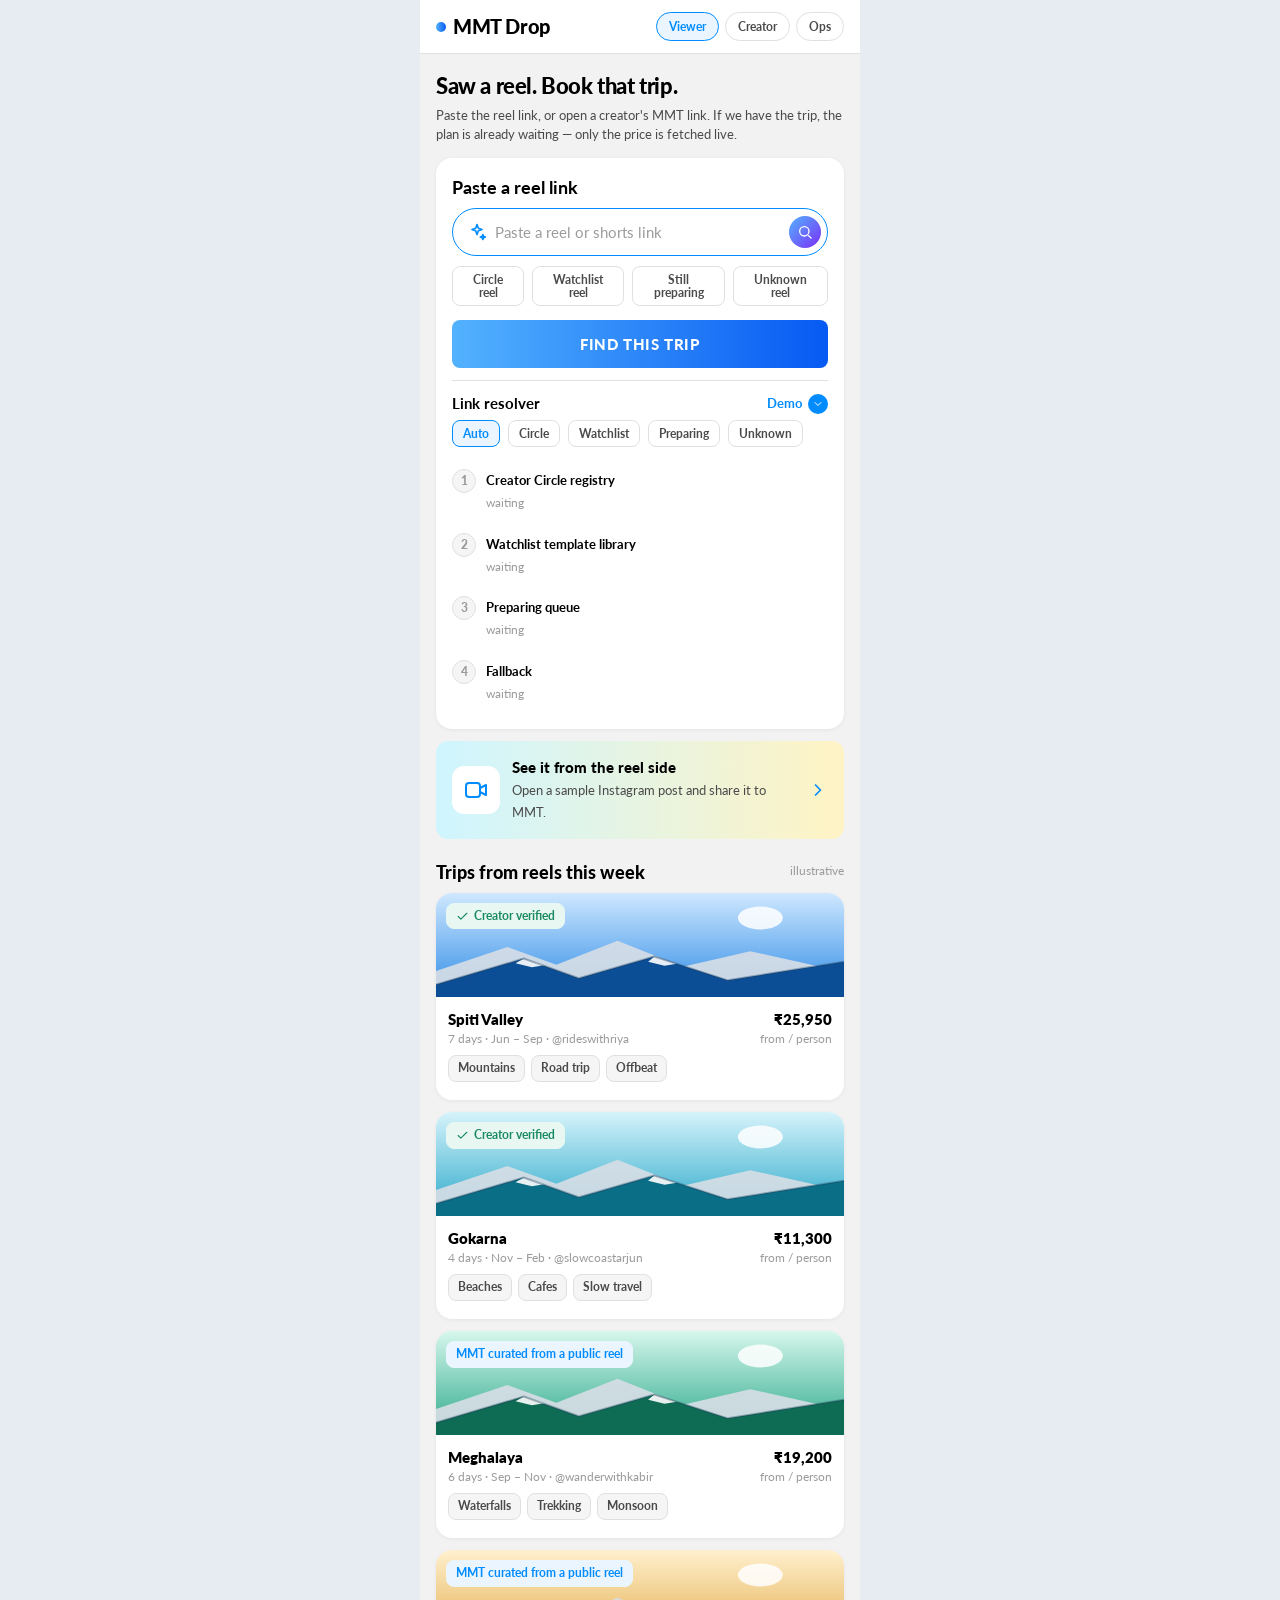
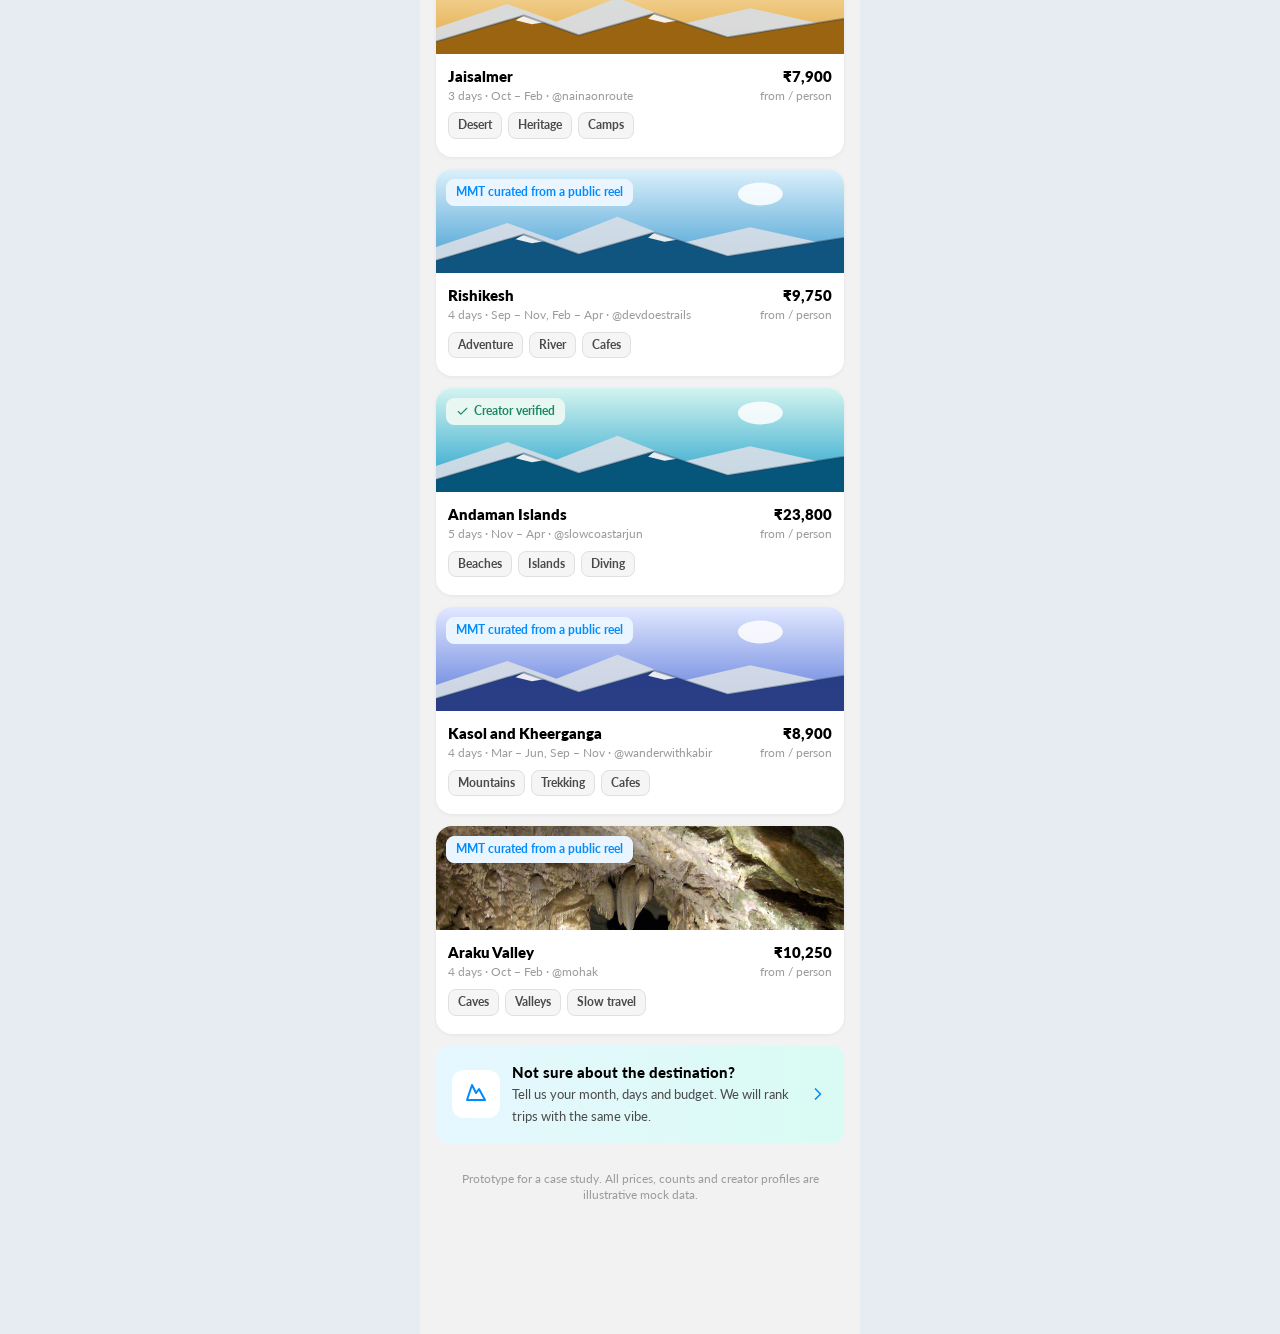
==== commit acb45223: "Version-stamp CSS and JS urls so deploys are not served from cache GitHub Pages sends max-age=600 on" ====
--- a/index.html
+++ b/index.html
@@ -10,13 +10,13 @@
 <link rel="preconnect" href="https://fonts.googleapis.com">
 <link rel="preconnect" href="https://fonts.gstatic.com" crossorigin>
 <link href="https://fonts.googleapis.com/css2?family=Lato:wght@400;700;900&display=swap" rel="stylesheet">
-<link rel="stylesheet" href="theme.css">
-<link rel="stylesheet" href="styles.css">
+<link rel="stylesheet" href="theme.css?v=7">
+<link rel="stylesheet" href="styles.css?v=7">
 </head>
 <body>
 <div id="phone"></div>
-<script src="js/icons.js"></script>
-<script src="js/data.js"></script>
-<script src="js/app.js"></script>
+<script src="js/icons.js?v=7"></script>
+<script src="js/data.js?v=7"></script>
+<script src="js/app.js?v=7"></script>
 </body>
 </html>
--- a/theme.css
+++ b/theme.css
@@ -124,6 +124,10 @@
   --illus-andaman-2: #1E9FC9;
   --illus-andaman-3: #D3F4F0;
 
+  --illus-araku-1: #275C3F;
+  --illus-araku-2: #5FA36F;
+  --illus-araku-3: #E3F4DC;
+
   --illus-kasol-1: #2A3E86;
   --illus-kasol-2: #5C79DA;
   --illus-kasol-3: #E1E8FF;
--- a/styles.css
+++ b/styles.css
@@ -398,3 +398,56 @@
   z-index:80;max-width:88%;text-align:center;animation:up .18s ease;box-shadow:var(--shadow-raised);
 }
 .foot-note{padding:var(--space-page) var(--space-page) 10px;text-align:center}
+
+/* ---------- share hand-off: MMT opens with a fade + scale ---------- */
+body.handoff-in #phone{animation:handoff .42s cubic-bezier(.2,.7,.3,1)}
+@keyframes handoff{from{opacity:0;transform:scale(.96)}to{opacity:1;transform:none}}
+
+/* ---------- loader ---------- */
+.loader{
+  min-height:calc(100vh - 56px);display:flex;flex-direction:column;align-items:center;
+  justify-content:center;padding:var(--space-page);text-align:center;gap:var(--space-inner);
+}
+.loader-orb{
+  position:relative;width:96px;height:96px;border-radius:var(--radius-pill);
+  background:var(--gradient-primary);color:var(--color-text-inverse);
+  display:flex;align-items:center;justify-content:center;margin-bottom:var(--space-inner);
+  animation:orb-pulse 1.8s ease-in-out infinite;
+}
+@keyframes orb-pulse{0%,100%{transform:scale(1)}50%{transform:scale(1.06)}}
+.loader-ring{
+  position:absolute;inset:-10px;border-radius:var(--radius-pill);
+  border:2px solid var(--color-primary);opacity:.35;animation:ring 1.8s ease-out infinite;
+}
+@keyframes ring{0%{transform:scale(.85);opacity:.5}100%{transform:scale(1.25);opacity:0}}
+.loader-plane{display:flex;animation:fly 1.8s ease-in-out infinite}
+@keyframes fly{0%,100%{transform:translate(-2px,2px)}50%{transform:translate(3px,-3px)}}
+.loader-title{font-size:var(--fs-h2);font-weight:var(--fw-black);color:var(--color-text)}
+.loader-sub{font-size:var(--fs-small);color:var(--color-text-secondary);max-width:280px}
+.loader-bars{width:220px;margin-top:var(--space-card-gap);display:flex;flex-direction:column;align-items:center;gap:2px}
+.loader-bars .sk.line{display:block}
+
+/* ---------- "inspired by" chip ---------- */
+.inspired{
+  display:flex;align-items:center;gap:10px;background:var(--color-surface);
+  border:var(--border-hairline);border-radius:var(--radius-banner);
+  padding:var(--space-inner);margin-bottom:var(--space-card-gap);box-shadow:var(--shadow-card);
+}
+.inspired-thumb{
+  width:40px;height:40px;flex:0 0 40px;border-radius:var(--radius-control);overflow:hidden;
+}
+.inspired-thumb svg{display:block;width:100%;height:100%}
+.inspired-body{flex:1;min-width:0;line-height:1.3}
+.inspired-body strong{display:block;font-size:var(--fs-small);font-weight:var(--fw-bold);color:var(--color-text)}
+.inspired-body span{font-size:var(--fs-tiny);color:var(--color-text-muted)}
+.inspired-mark{
+  width:28px;height:28px;flex:0 0 28px;border-radius:var(--radius-pill);
+  background:var(--color-tint);color:var(--color-primary);
+  display:flex;align-items:center;justify-content:center;
+}
+a.promo{text-decoration:none;color:inherit}
+
+/* photo hero, used when a template carries a real image */
+.art-photo{display:block;width:100%;height:100%;object-fit:cover}
+.notice.ok strong[data-act]{text-decoration:underline;cursor:pointer}
+.chiprow.stepper{flex:0 0 auto;flex-wrap:nowrap}
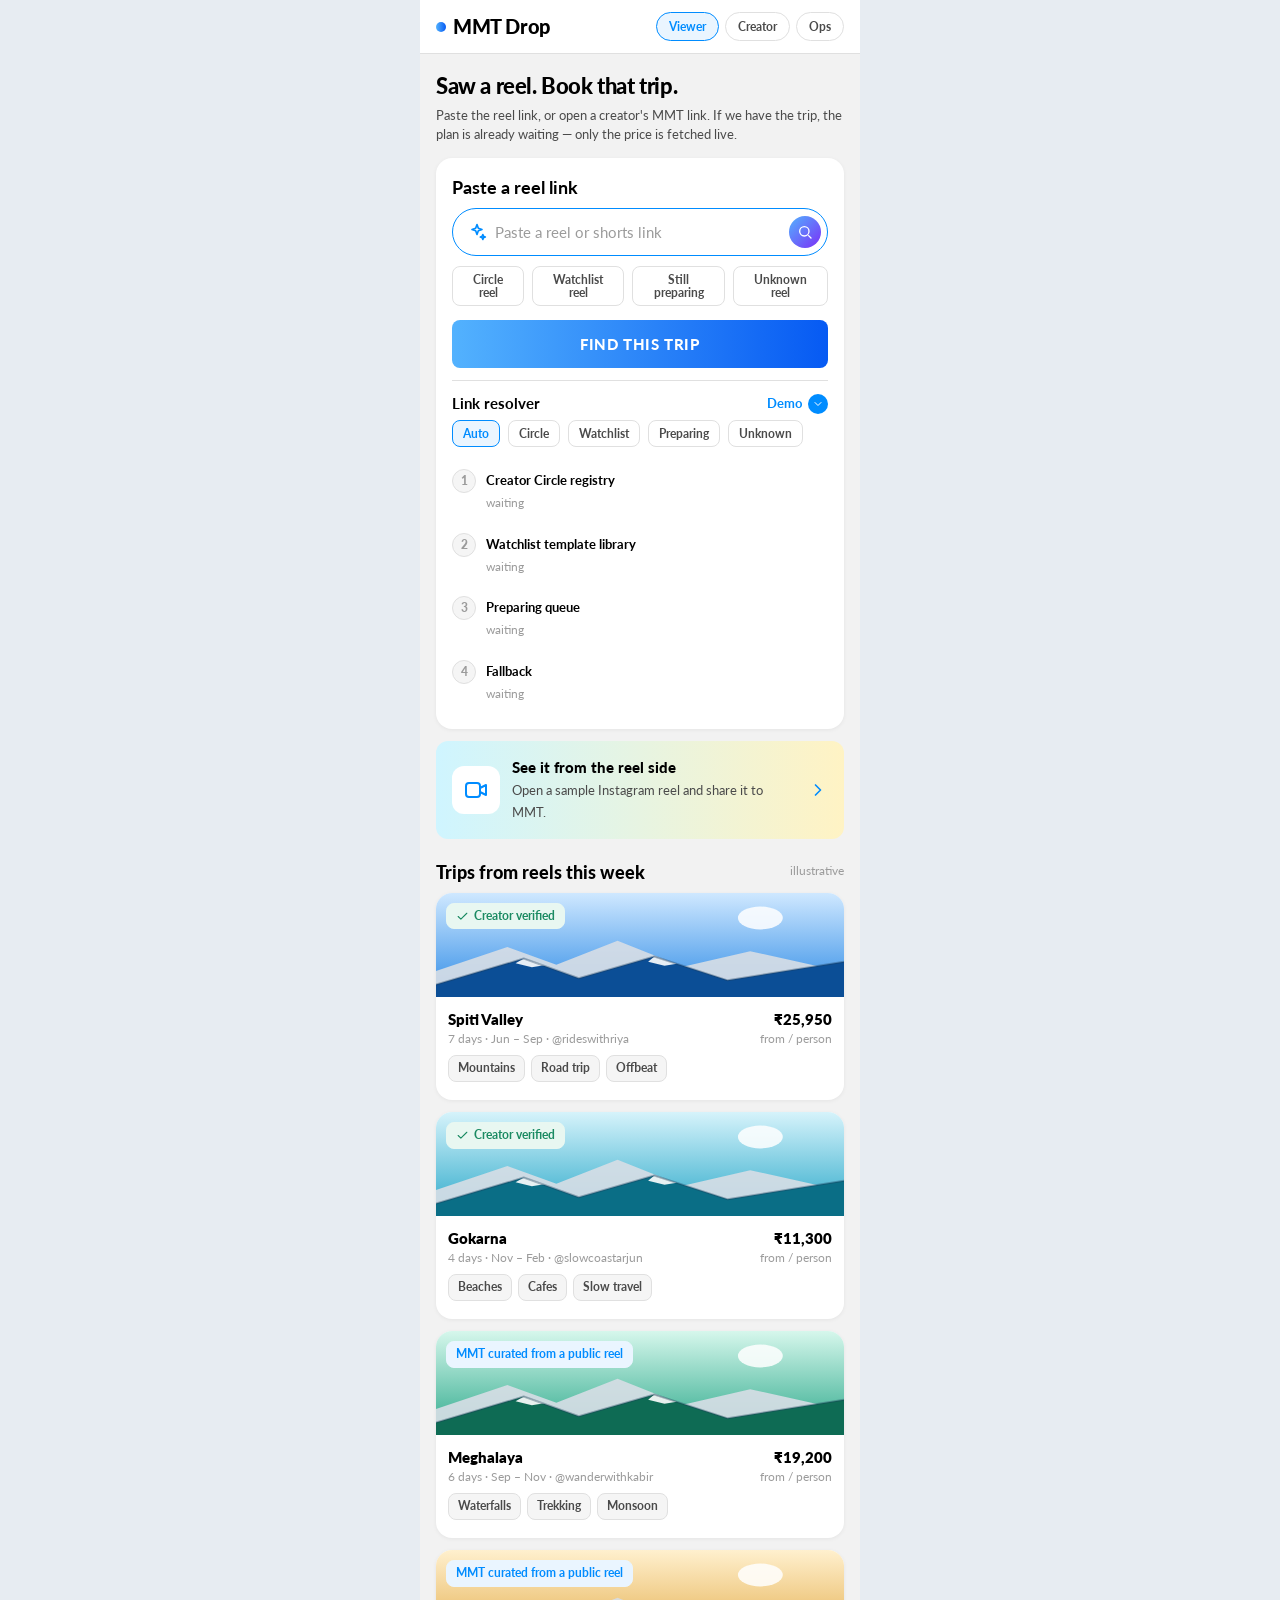
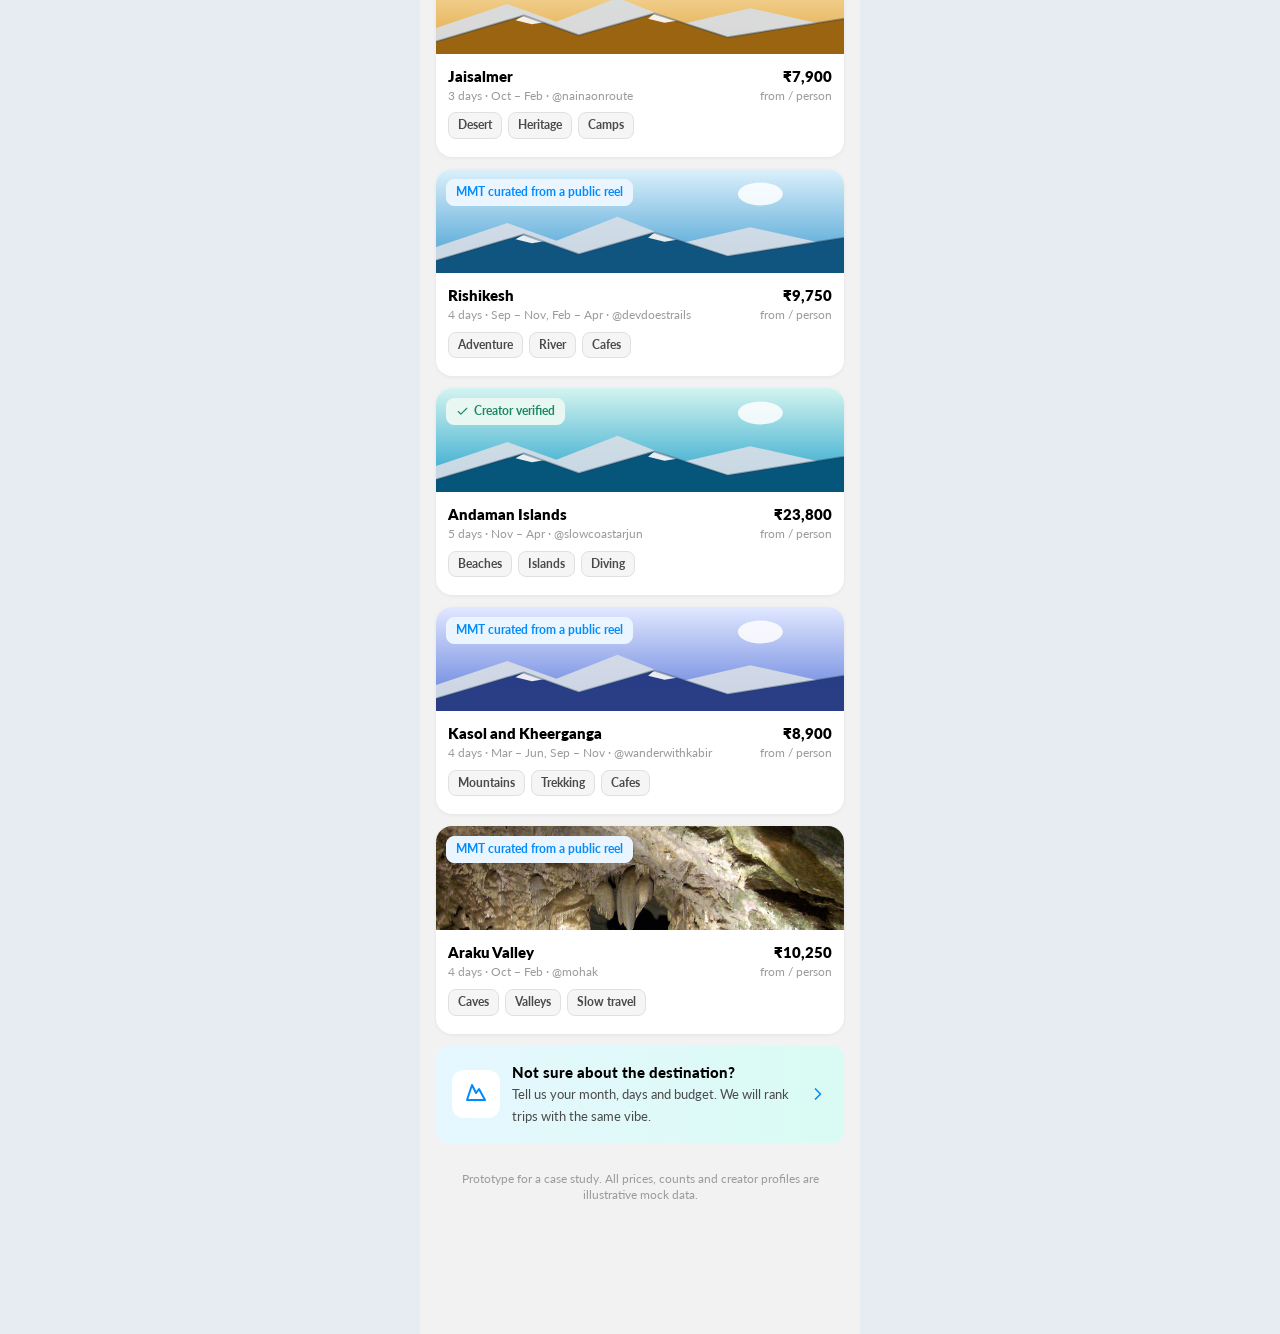
==== commit 5d42fd92: "Creator draft lead time is 3 to 4 hours Also calls the demo a reel rather than a post on the home sc" ====
--- a/index.html
+++ b/index.html
@@ -10,13 +10,13 @@
 <link rel="preconnect" href="https://fonts.googleapis.com">
 <link rel="preconnect" href="https://fonts.gstatic.com" crossorigin>
 <link href="https://fonts.googleapis.com/css2?family=Lato:wght@400;700;900&display=swap" rel="stylesheet">
-<link rel="stylesheet" href="theme.css?v=7">
-<link rel="stylesheet" href="styles.css?v=7">
+<link rel="stylesheet" href="theme.css?v=11">
+<link rel="stylesheet" href="styles.css?v=11">
 </head>
 <body>
 <div id="phone"></div>
-<script src="js/icons.js?v=7"></script>
-<script src="js/data.js?v=7"></script>
-<script src="js/app.js?v=7"></script>
+<script src="js/icons.js?v=11"></script>
+<script src="js/data.js?v=11"></script>
+<script src="js/app.js?v=11"></script>
 </body>
 </html>
